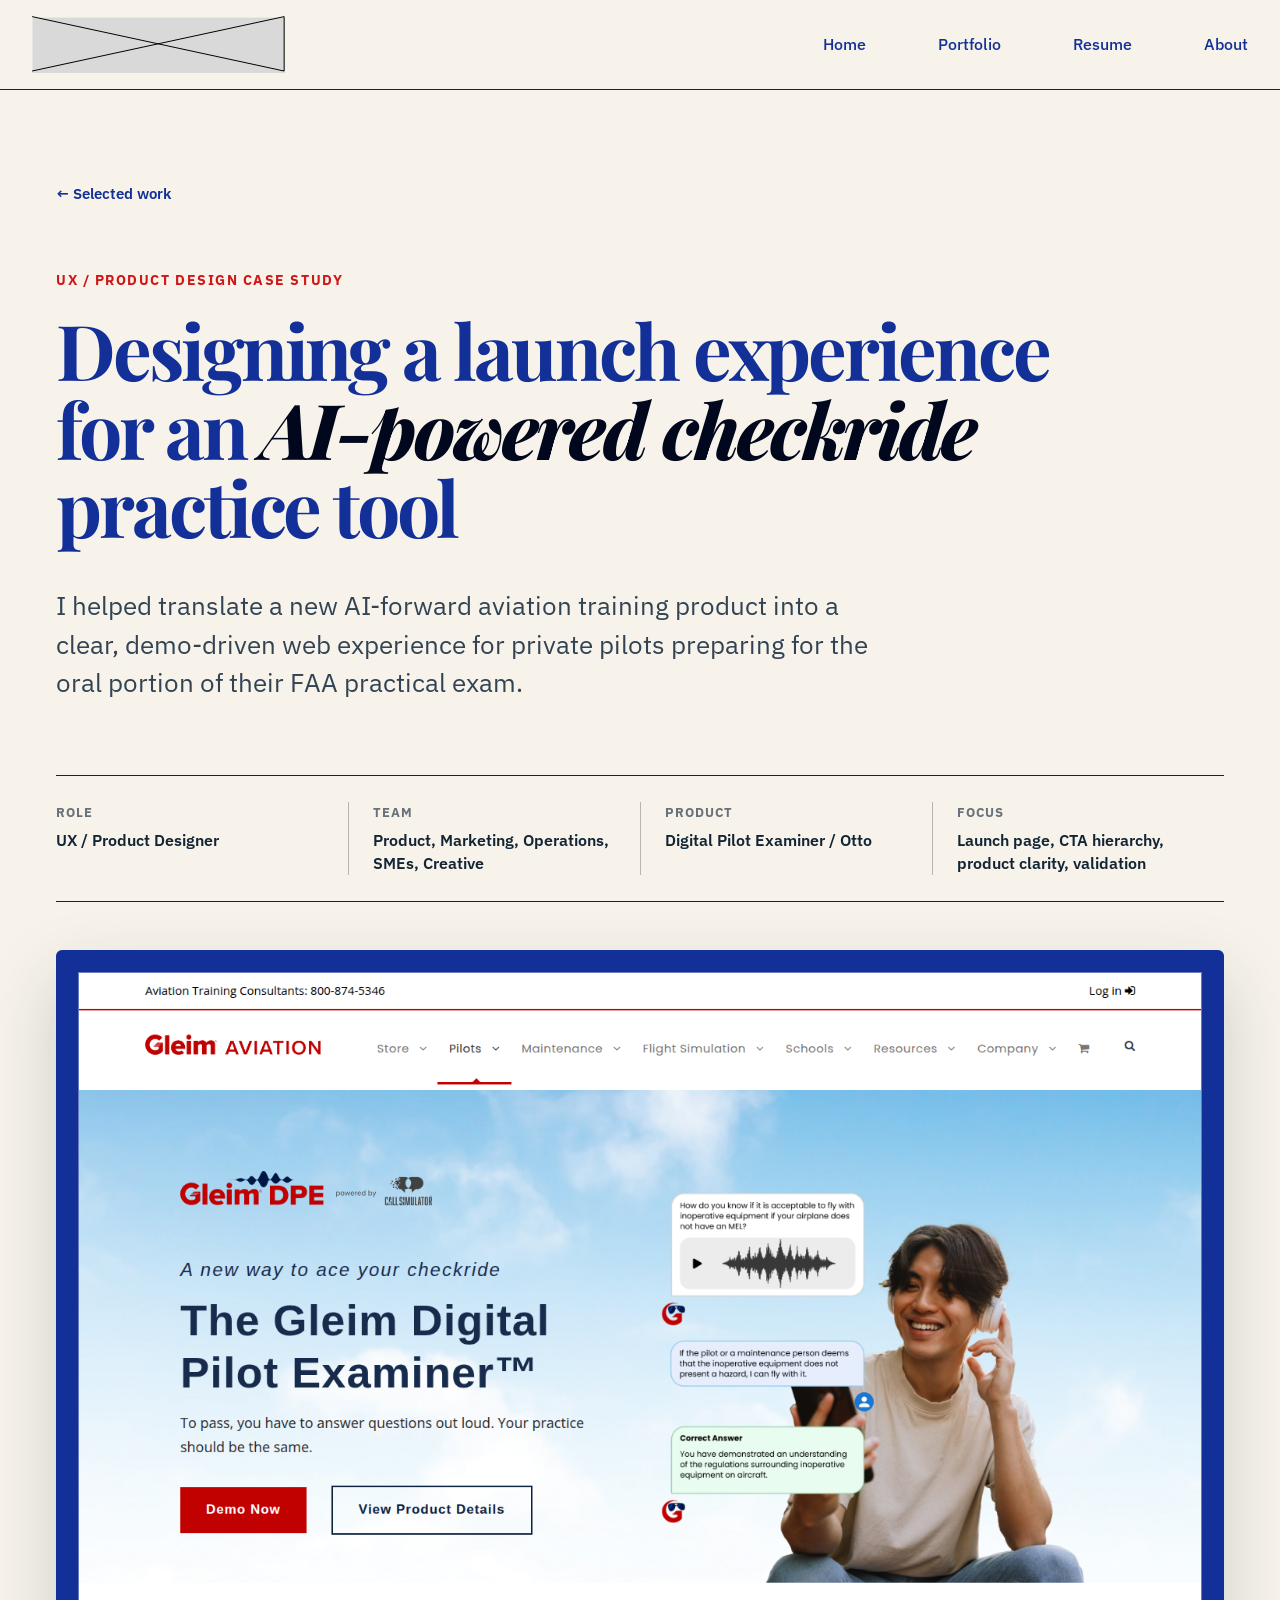
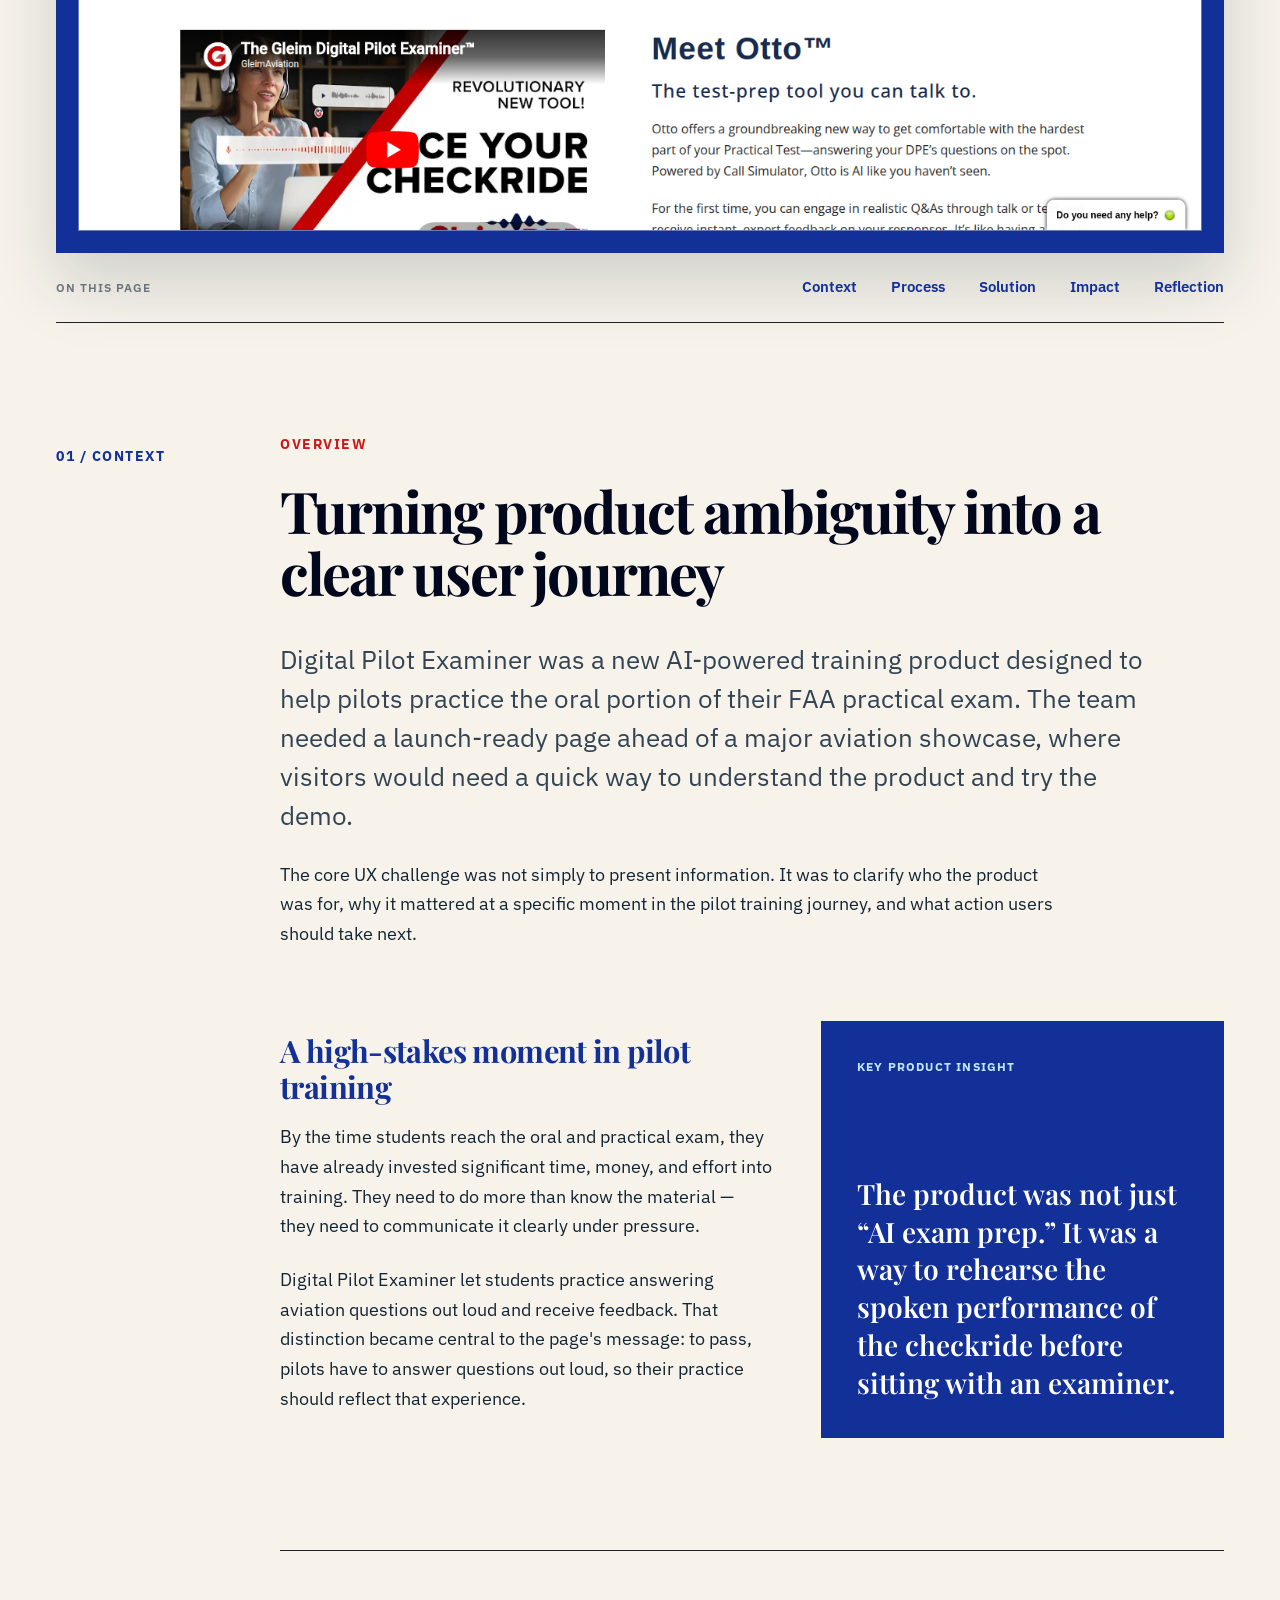
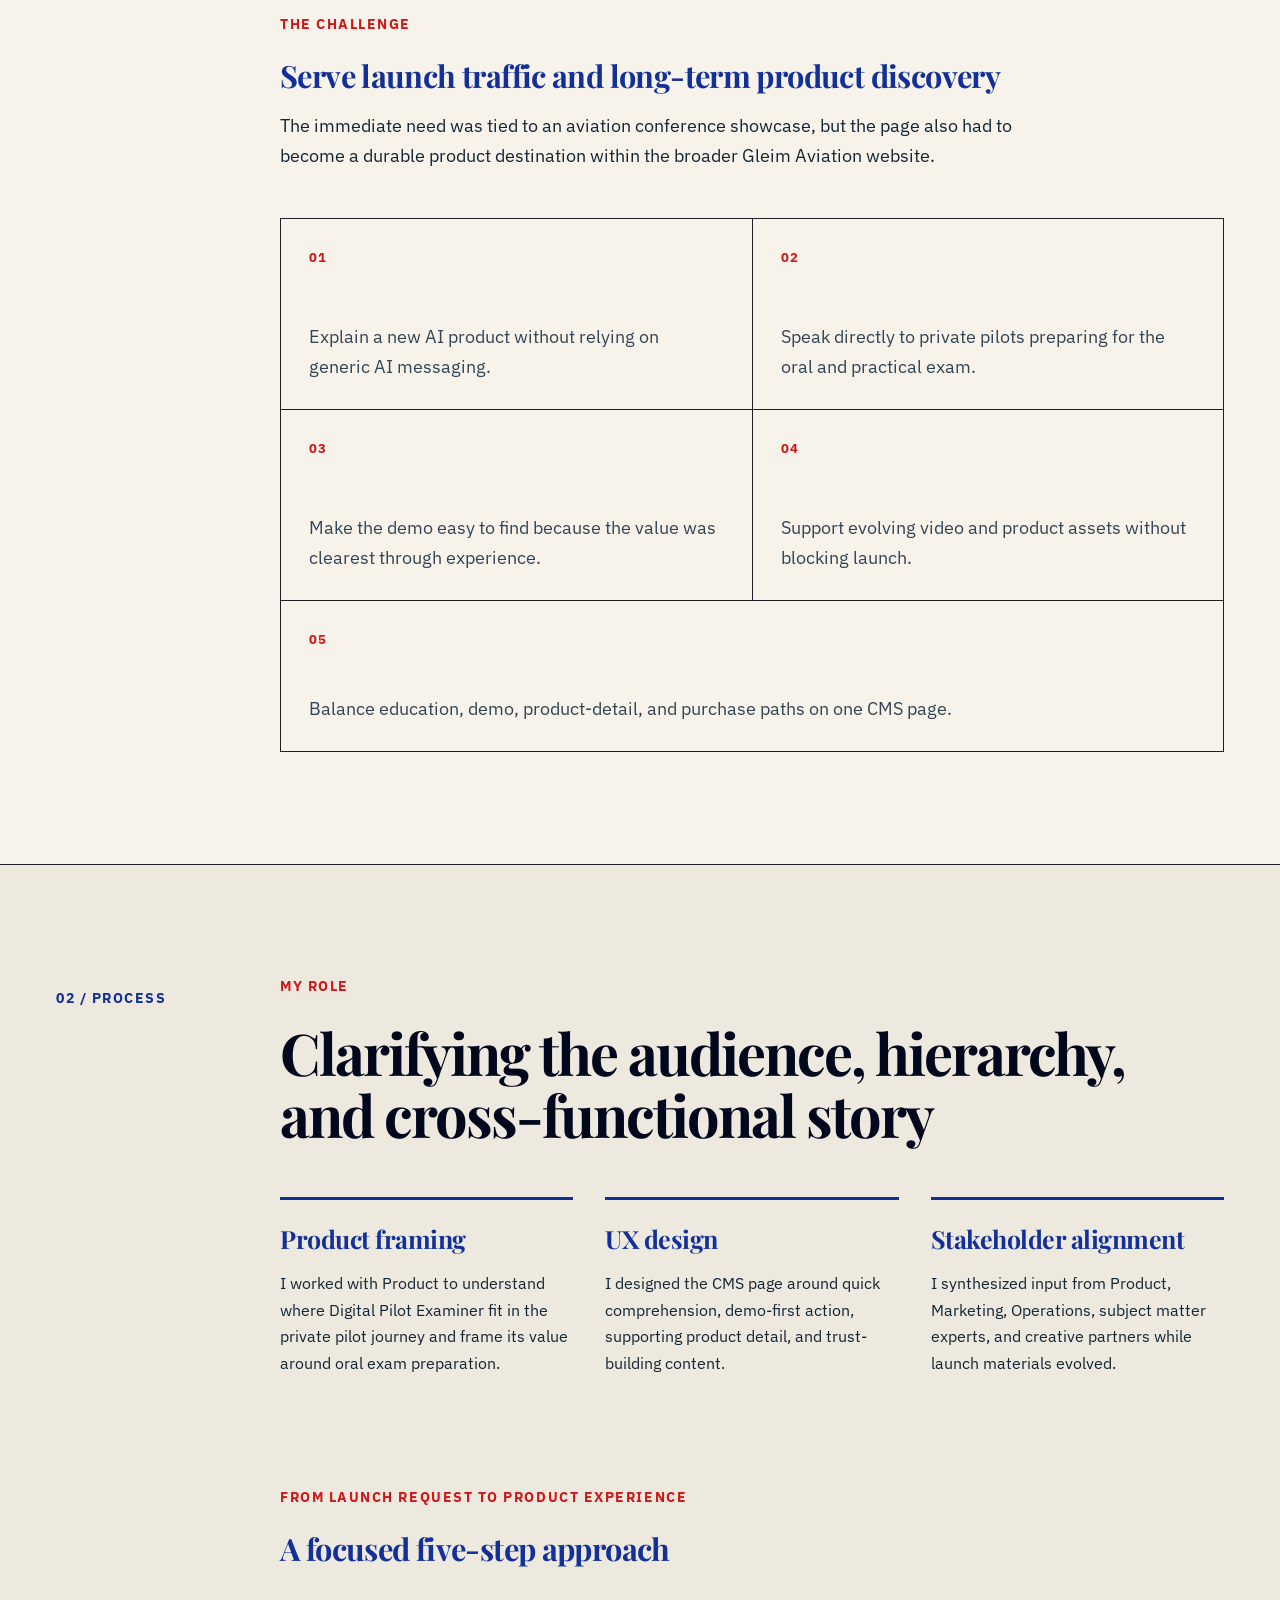
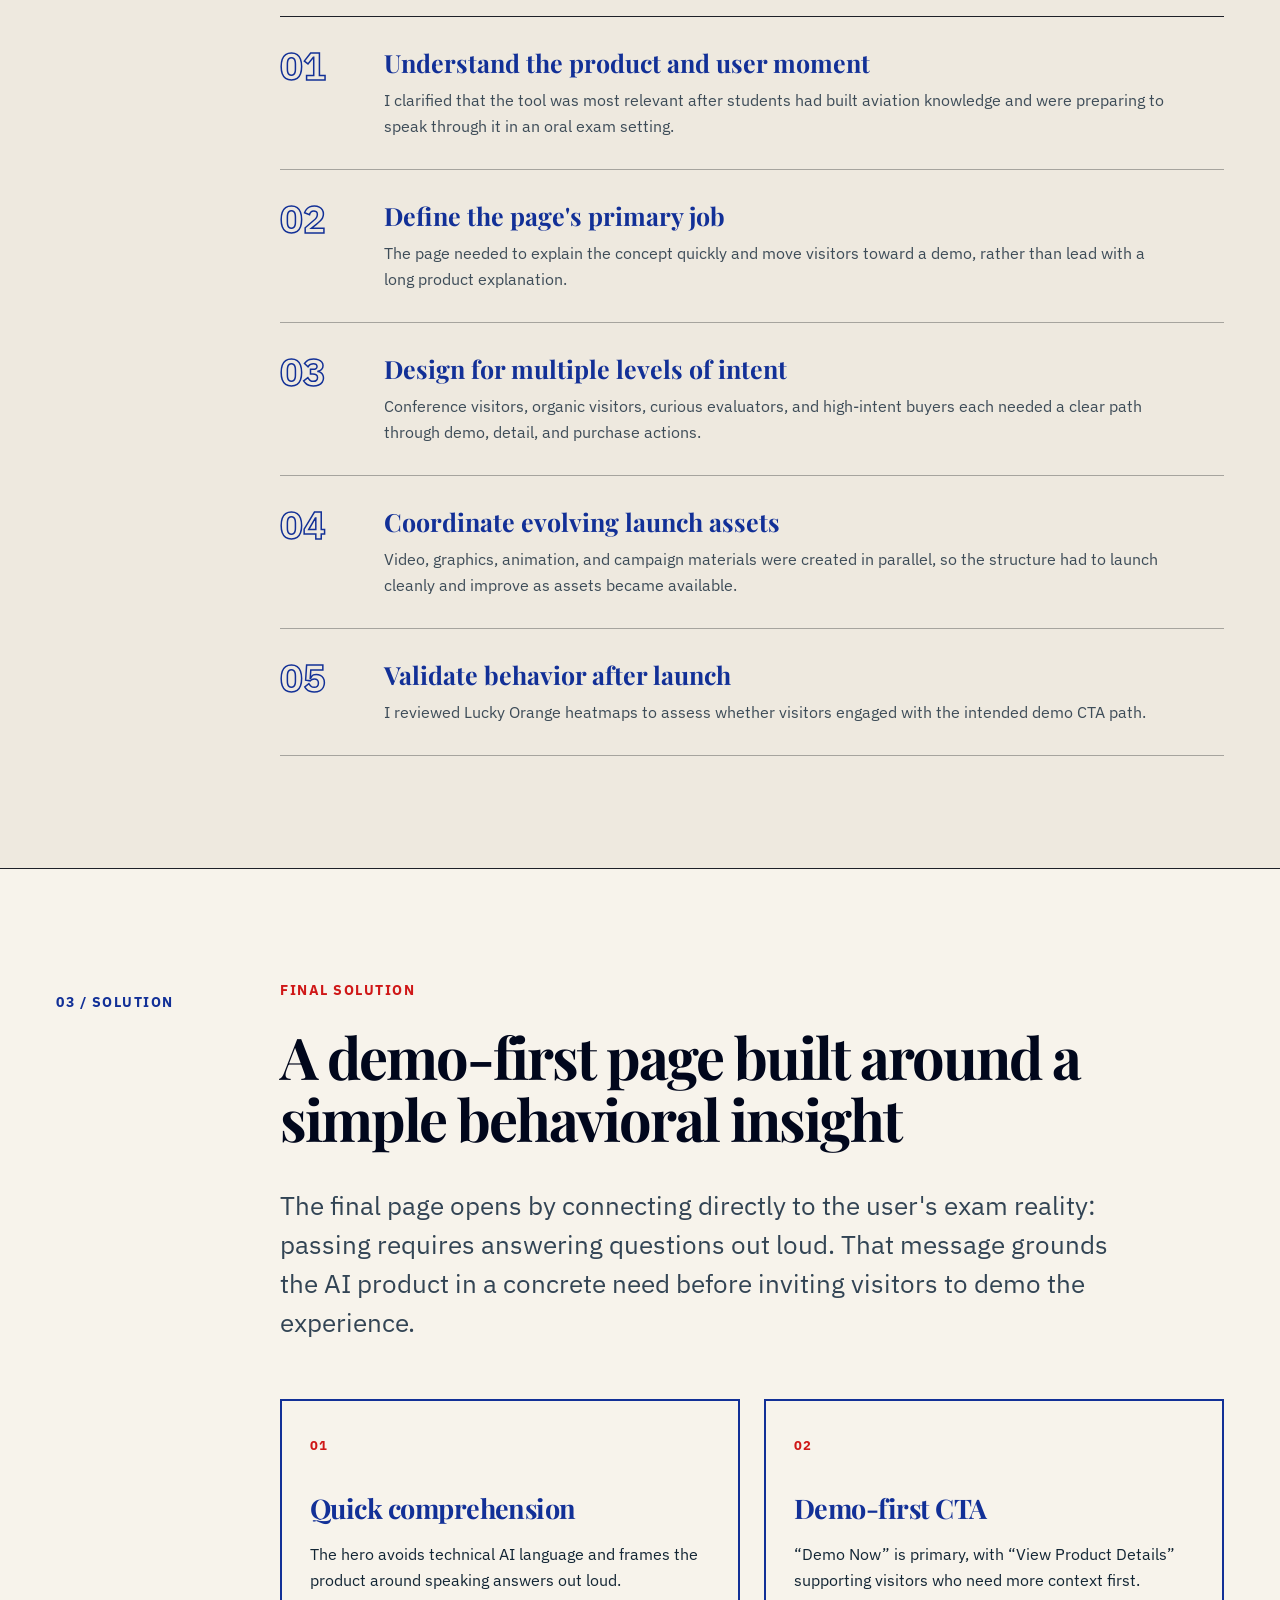
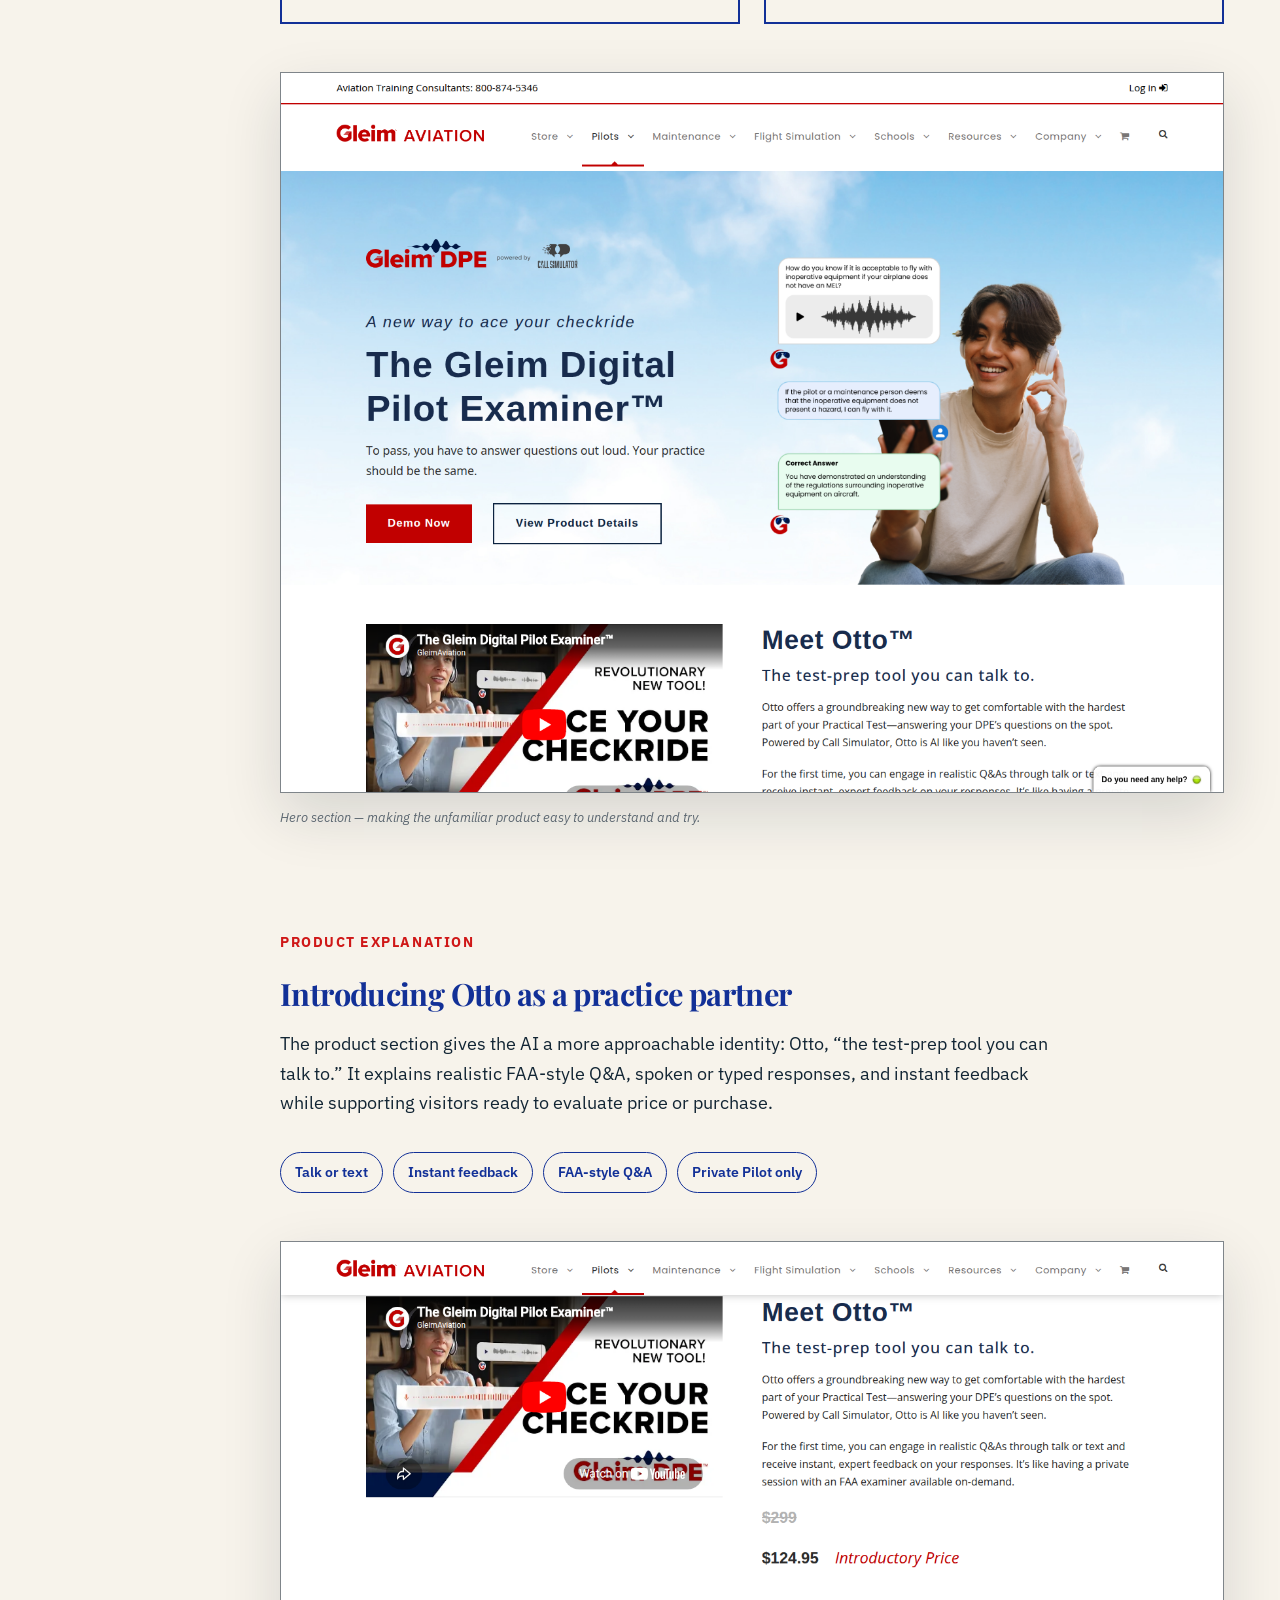
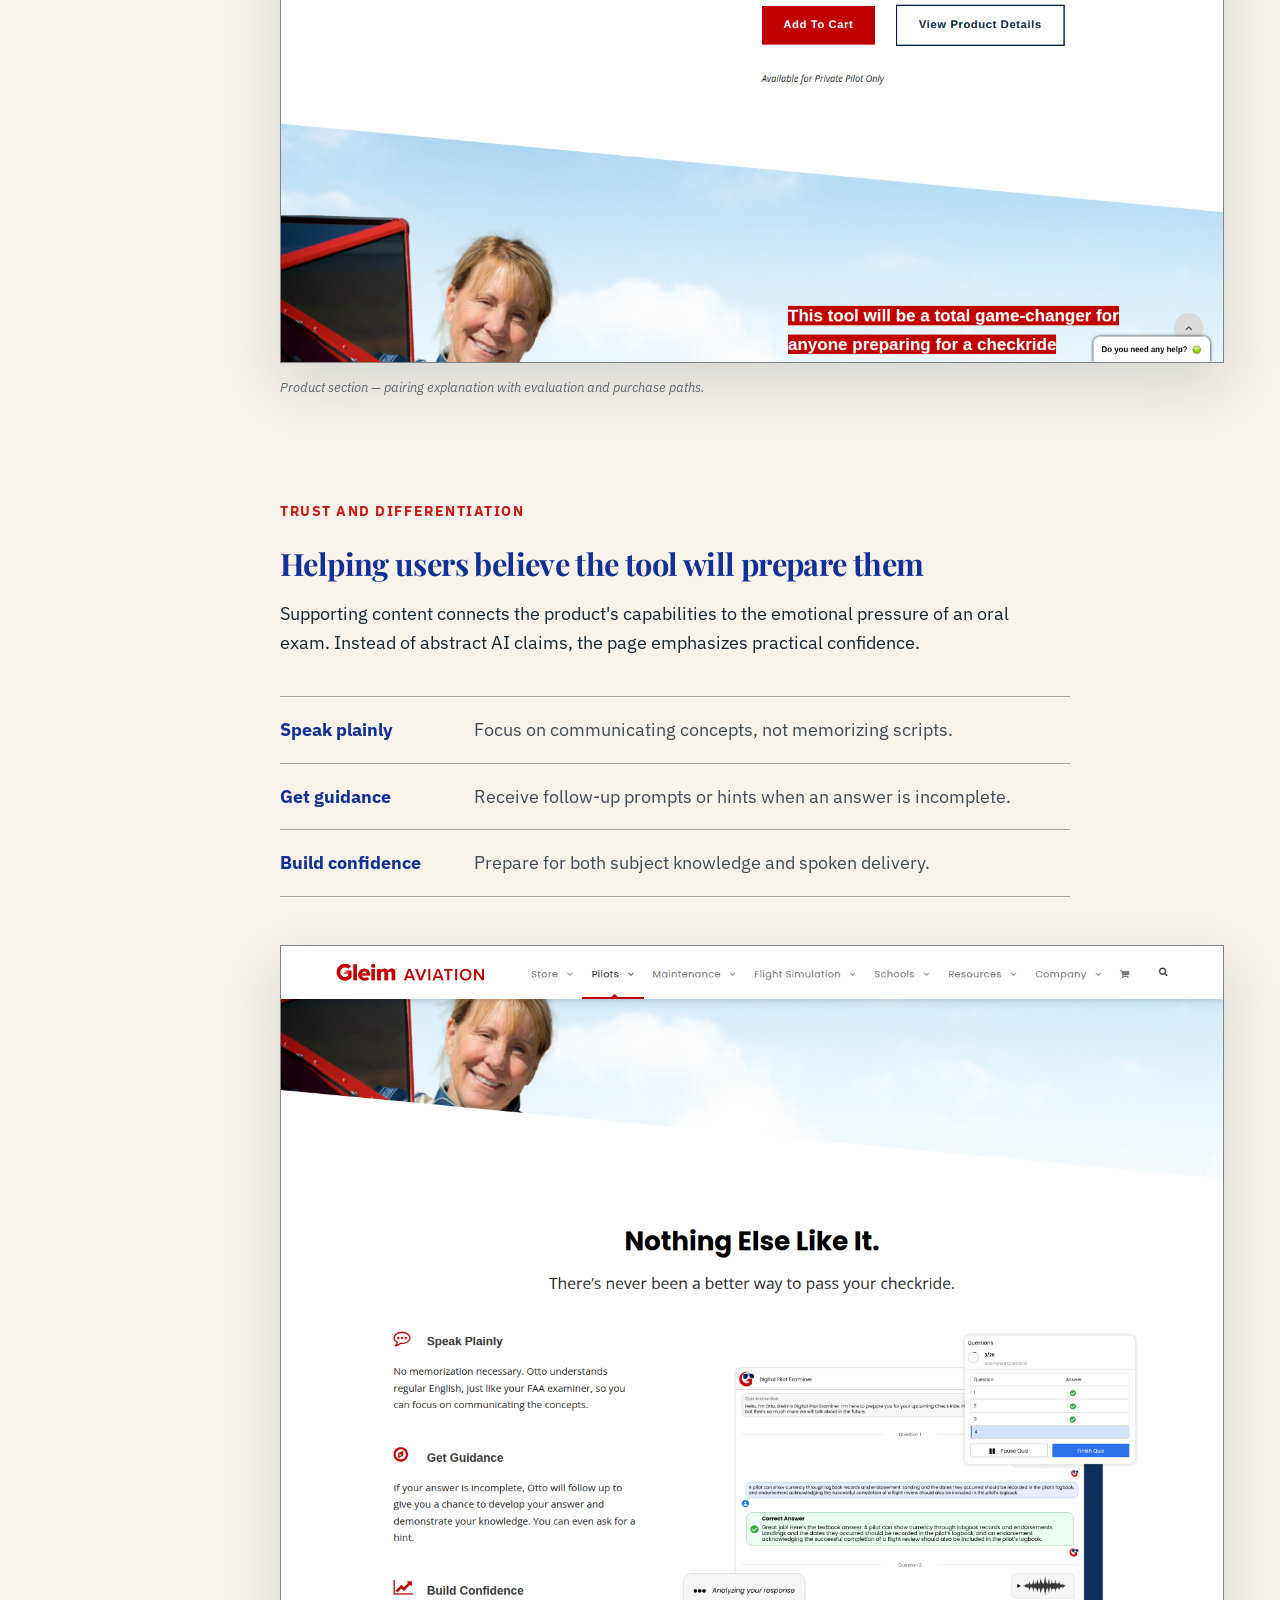
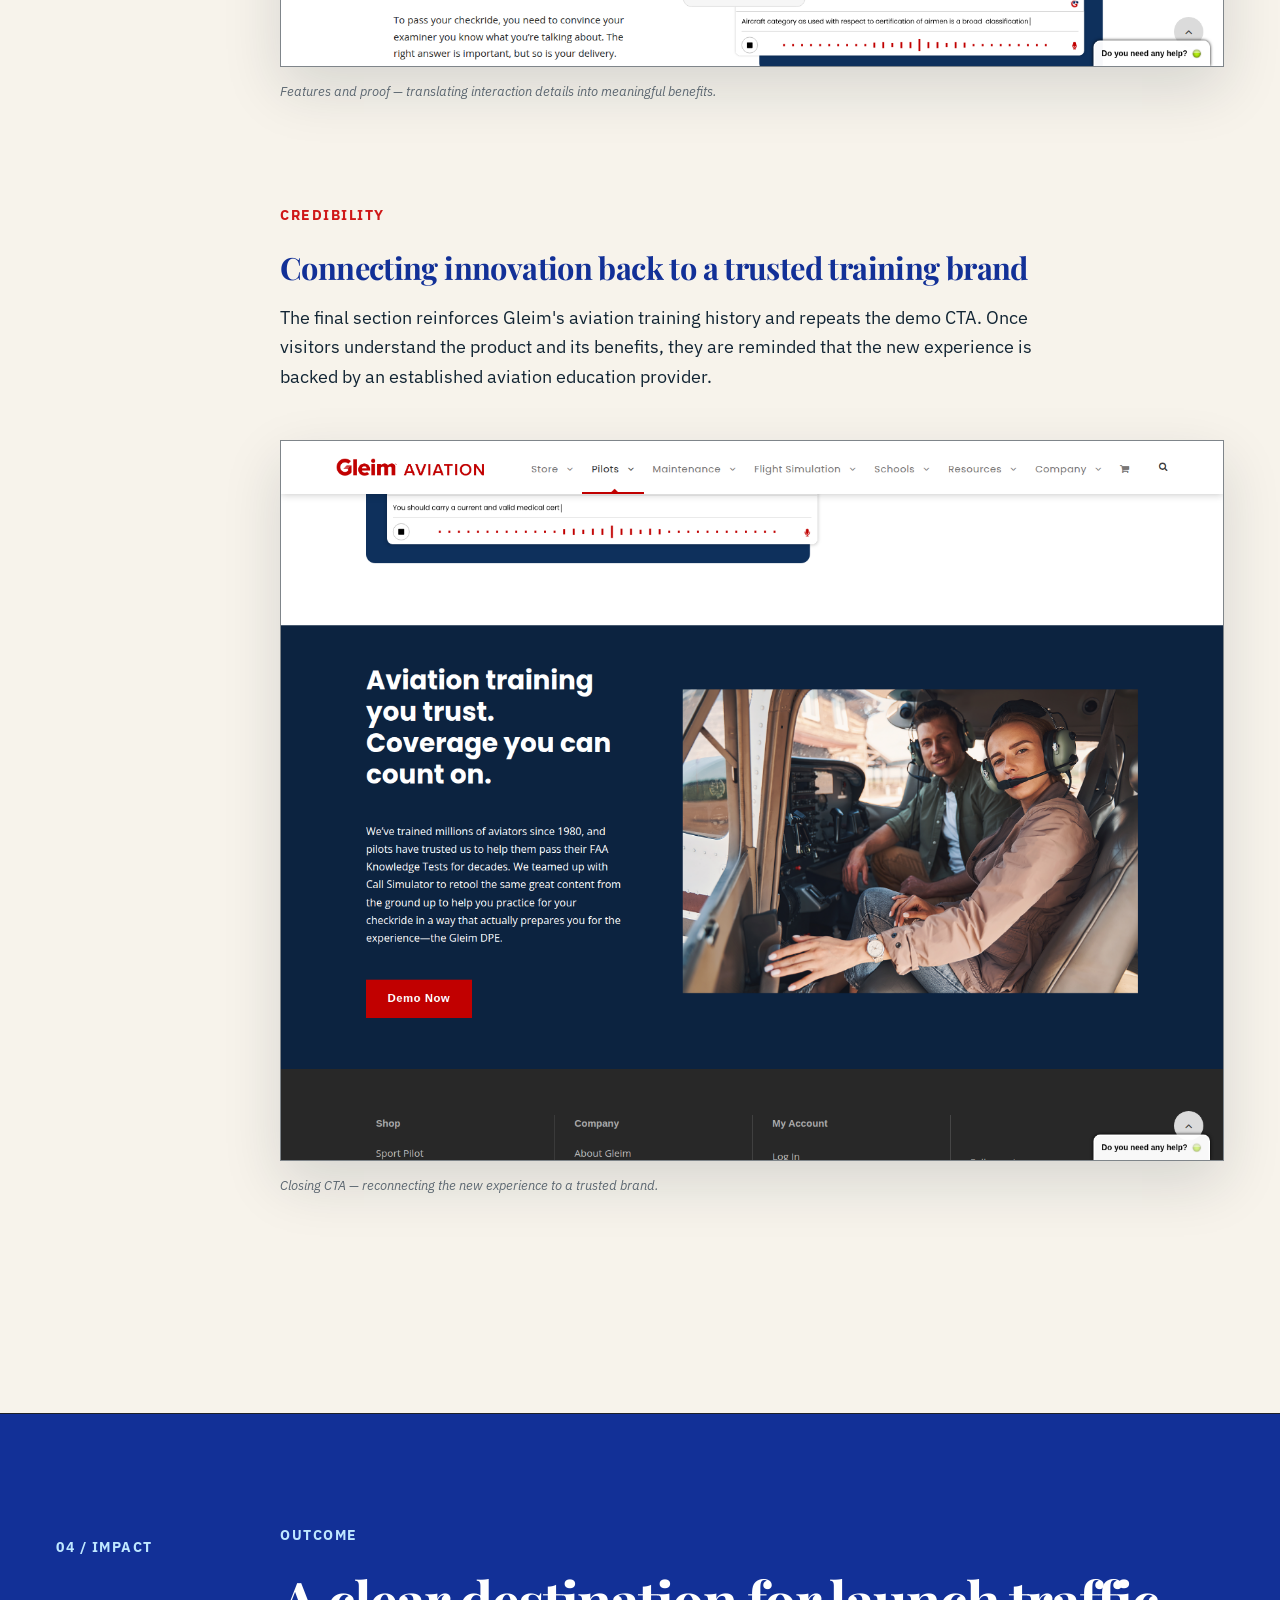
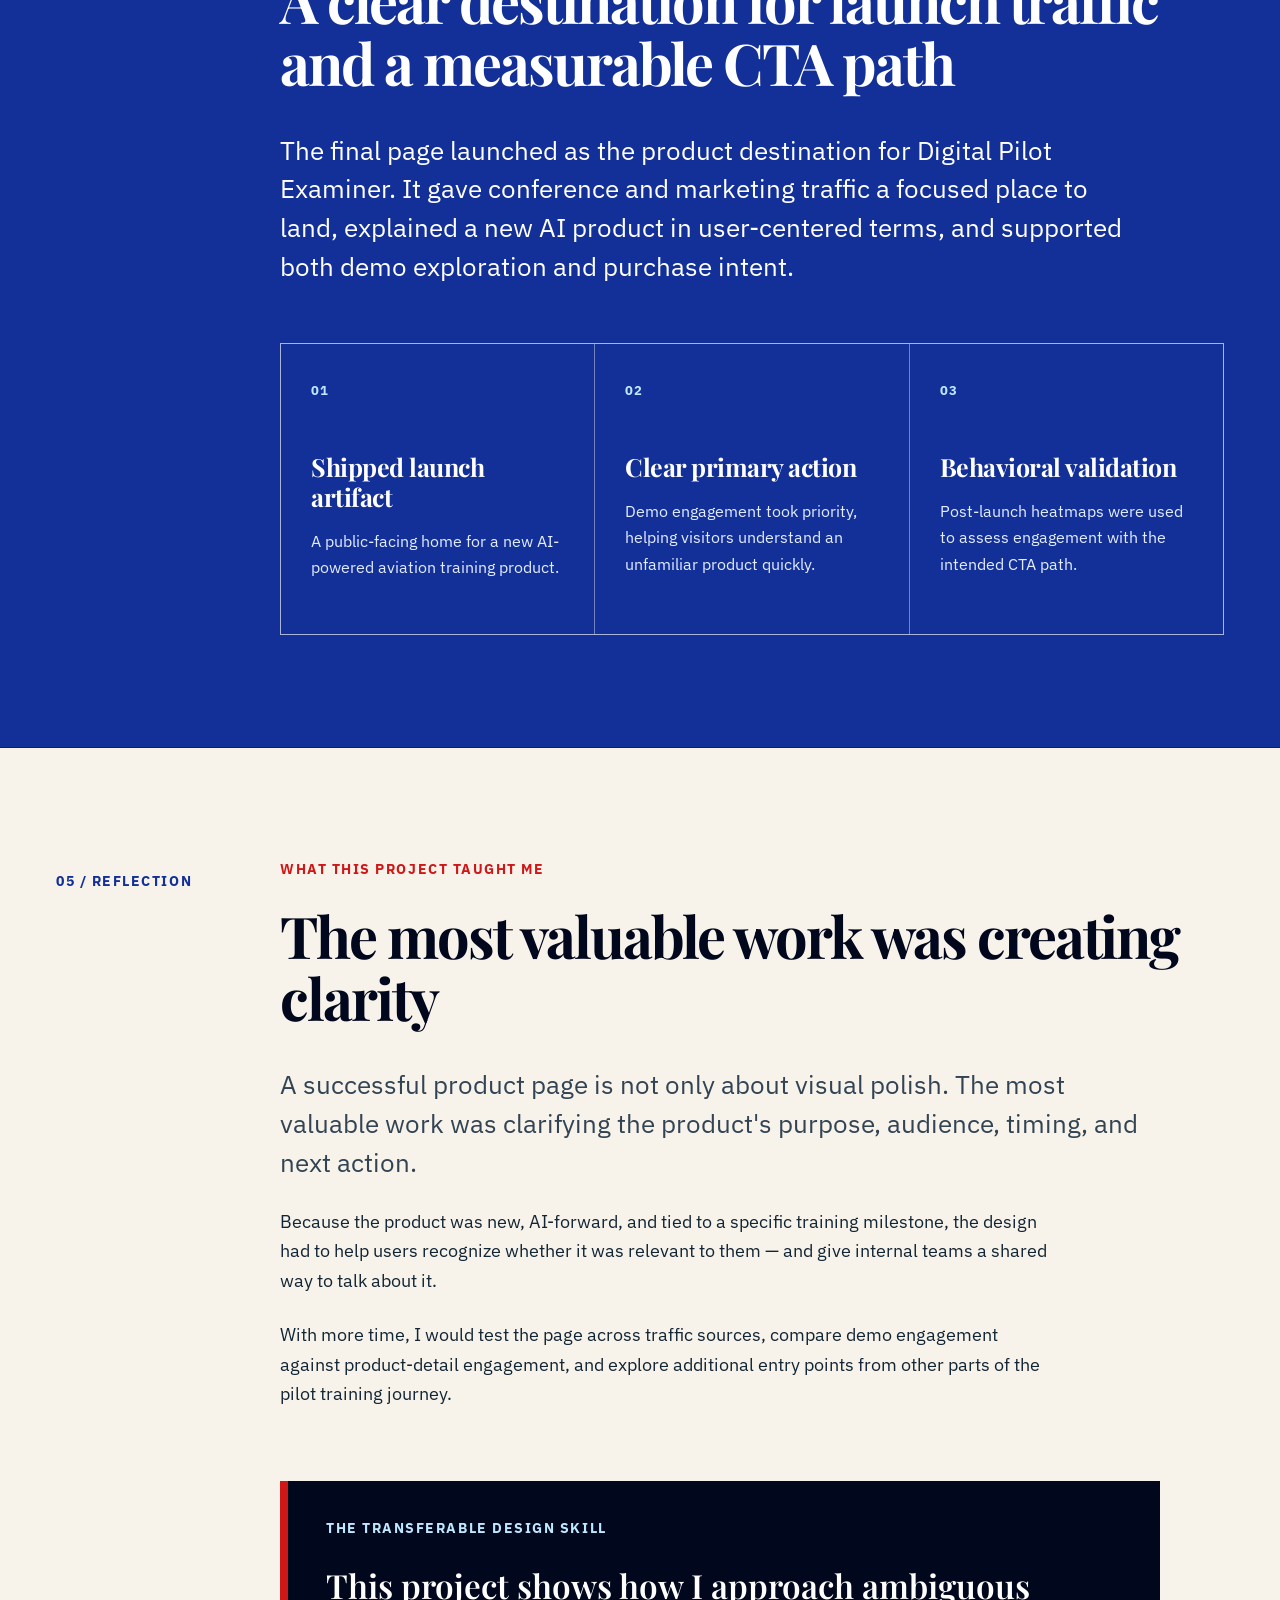
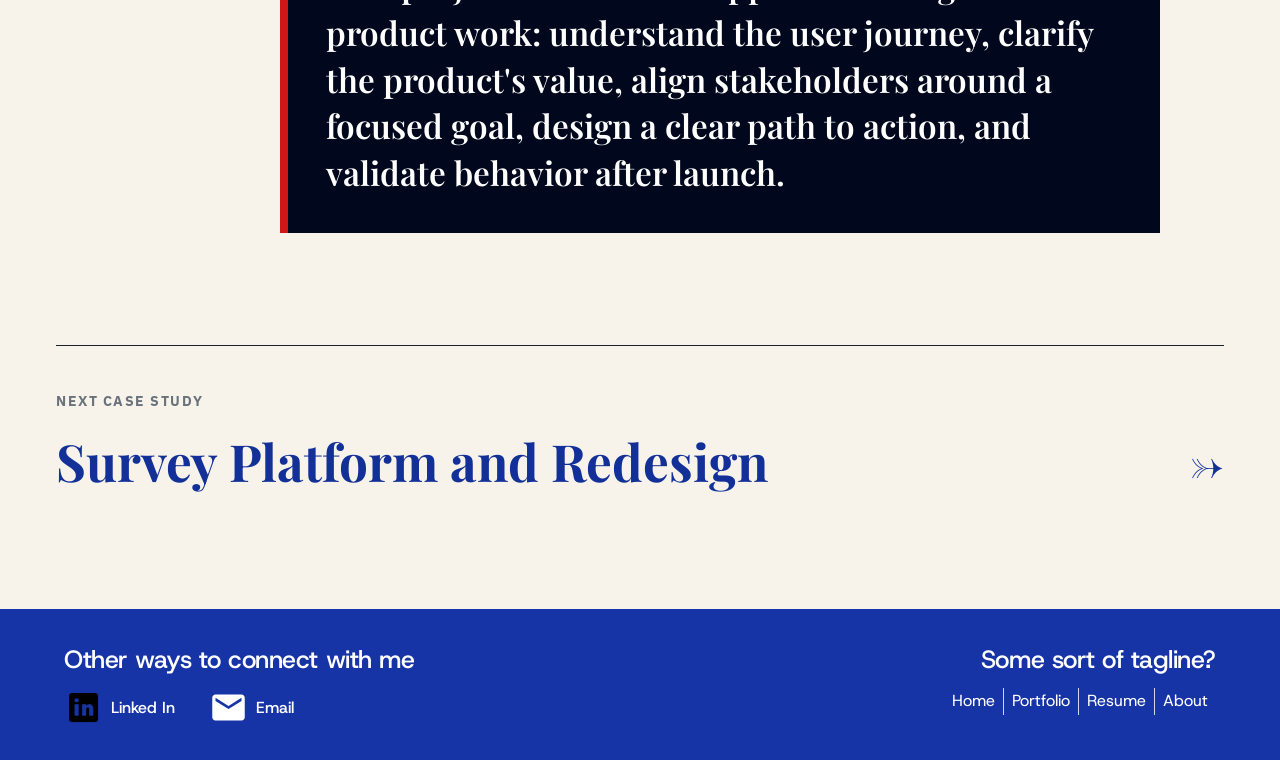
==== digital-pilot-examiner.html @ 130e4778 "Add Digital Pilot Examiner case study" ====
<!DOCTYPE html>
<html lang="en">

<head>
    <meta charset="UTF-8" />
    <meta name="viewport" content="width=device-width, initial-scale=1.0" />
    <meta name="description"
        content="How Veronica Rodriguez designed a clear, demo-first launch experience for an AI-powered aviation training product." />
    <title>Digital Pilot Examiner Case Study — Veronica Rodriguez</title>

    <link rel="preconnect" href="https://fonts.googleapis.com">
    <link rel="preconnect" href="https://fonts.gstatic.com" crossorigin>
    <link
        href="https://fonts.googleapis.com/css2?family=Host+Grotesk:wght@400;500&family=IBM+Plex+Sans:ital,wght@0,400;0,500;0,600;0,700;1,400&family=Playfair+Display:ital,wght@0,600;0,700;0,800;1,800&display=swap"
        rel="stylesheet">
    <link rel="stylesheet" href="styles.css" />
</head>

<body class="case-study-page">
    <a class="skip-link" href="#case-study">Skip to case study</a>
    <div id="header"></div>

    <main id="case-study">
        <header class="case-hero">
            <div class="case-hero__copy">
                <a class="back-link" href="index.html#work">← Selected work</a>
                <p class="case-eyebrow">UX / Product Design Case Study</p>
                <h1>Designing a launch experience for an <em>AI-powered checkride</em> practice tool</h1>
                <p class="case-deck">
                    I helped translate a new AI-forward aviation training product into a clear, demo-driven web
                    experience for private pilots preparing for the oral portion of their FAA practical exam.
                </p>
            </div>

            <dl class="case-facts" aria-label="Project details">
                <div>
                    <dt>Role</dt>
                    <dd>UX / Product Designer</dd>
                </div>
                <div>
                    <dt>Team</dt>
                    <dd>Product, Marketing, Operations, SMEs, Creative</dd>
                </div>
                <div>
                    <dt>Product</dt>
                    <dd>Digital Pilot Examiner / Otto</dd>
                </div>
                <div>
                    <dt>Focus</dt>
                    <dd>Launch page, CTA hierarchy, product clarity, validation</dd>
                </div>
            </dl>

            <figure class="case-hero__visual">
                <img src="assets/digital-pilot-examiner.png"
                    alt="The completed Digital Pilot Examiner launch page with its demo-first hero and an introduction to Otto" />
            </figure>
        </header>

        <nav class="case-jumpnav" aria-label="Case study sections">
            <span>On this page</span>
            <a href="#context">Context</a>
            <a href="#process">Process</a>
            <a href="#solution">Solution</a>
            <a href="#impact">Impact</a>
            <a href="#reflection">Reflection</a>
        </nav>

        <article>
            <section class="case-section" id="context">
                <div class="case-section__label">
                    <p>01 / Context</p>
                </div>
                <div class="case-section__body">
                    <p class="section-kicker">Overview</p>
                    <h2>Turning product ambiguity into a clear user journey</h2>
                    <p class="case-lead">
                        Digital Pilot Examiner was a new AI-powered training product designed to help pilots practice
                        the oral portion of their FAA practical exam. The team needed a launch-ready page ahead of a
                        major aviation showcase, where visitors would need a quick way to understand the product and
                        try the demo.
                    </p>
                    <p>
                        The core UX challenge was not simply to present information. It was to clarify who the product
                        was for, why it mattered at a specific moment in the pilot training journey, and what action
                        users should take next.
                    </p>

                    <div class="context-split">
                        <div>
                            <h3>A high-stakes moment in pilot training</h3>
                            <p>
                                By the time students reach the oral and practical exam, they have already invested
                                significant time, money, and effort into training. They need to do more than know the
                                material — they need to communicate it clearly under pressure.
                            </p>
                            <p>
                                Digital Pilot Examiner let students practice answering aviation questions out loud and
                                receive feedback. That distinction became central to the page's message: to pass,
                                pilots have to answer questions out loud, so their practice should reflect that
                                experience.
                            </p>
                        </div>
                        <aside class="insight-card">
                            <p class="insight-card__label">Key product insight</p>
                            <p>The product was not just “AI exam prep.” It was a way to rehearse the spoken performance
                                of the checkride before sitting with an examiner.</p>
                        </aside>
                    </div>

                    <div class="challenge-block">
                        <p class="section-kicker">The challenge</p>
                        <h3>Serve launch traffic and long-term product discovery</h3>
                        <p>
                            The immediate need was tied to an aviation conference showcase, but the page also had to
                            become a durable product destination within the broader Gleim Aviation website.
                        </p>
                        <ul class="constraint-grid">
                            <li><span>01</span>Explain a new AI product without relying on generic AI messaging.</li>
                            <li><span>02</span>Speak directly to private pilots preparing for the oral and practical
                                exam.</li>
                            <li><span>03</span>Make the demo easy to find because the value was clearest through
                                experience.</li>
                            <li><span>04</span>Support evolving video and product assets without blocking launch.</li>
                            <li><span>05</span>Balance education, demo, product-detail, and purchase paths on one CMS
                                page.</li>
                        </ul>
                    </div>
                </div>
            </section>

            <section class="case-section case-section--tinted" id="process">
                <div class="case-section__label">
                    <p>02 / Process</p>
                </div>
                <div class="case-section__body">
                    <p class="section-kicker">My role</p>
                    <h2>Clarifying the audience, hierarchy, and cross-functional story</h2>

                    <div class="role-grid">
                        <div>
                            <h3>Product framing</h3>
                            <p>I worked with Product to understand where Digital Pilot Examiner fit in the private
                                pilot journey and frame its value around oral exam preparation.</p>
                        </div>
                        <div>
                            <h3>UX design</h3>
                            <p>I designed the CMS page around quick comprehension, demo-first action, supporting
                                product detail, and trust-building content.</p>
                        </div>
                        <div>
                            <h3>Stakeholder alignment</h3>
                            <p>I synthesized input from Product, Marketing, Operations, subject matter experts, and
                                creative partners while launch materials evolved.</p>
                        </div>
                    </div>

                    <div class="process-heading">
                        <p class="section-kicker">From launch request to product experience</p>
                        <h3>A focused five-step approach</h3>
                    </div>

                    <ol class="process-list">
                        <li>
                            <div class="process-list__number">01</div>
                            <div>
                                <h4>Understand the product and user moment</h4>
                                <p>I clarified that the tool was most relevant after students had built aviation
                                    knowledge and were preparing to speak through it in an oral exam setting.</p>
                            </div>
                        </li>
                        <li>
                            <div class="process-list__number">02</div>
                            <div>
                                <h4>Define the page's primary job</h4>
                                <p>The page needed to explain the concept quickly and move visitors toward a demo,
                                    rather than lead with a long product explanation.</p>
                            </div>
                        </li>
                        <li>
                            <div class="process-list__number">03</div>
                            <div>
                                <h4>Design for multiple levels of intent</h4>
                                <p>Conference visitors, organic visitors, curious evaluators, and high-intent buyers
                                    each needed a clear path through demo, detail, and purchase actions.</p>
                            </div>
                        </li>
                        <li>
                            <div class="process-list__number">04</div>
                            <div>
                                <h4>Coordinate evolving launch assets</h4>
                                <p>Video, graphics, animation, and campaign materials were created in parallel, so the
                                    structure had to launch cleanly and improve as assets became available.</p>
                            </div>
                        </li>
                        <li>
                            <div class="process-list__number">05</div>
                            <div>
                                <h4>Validate behavior after launch</h4>
                                <p>I reviewed Lucky Orange heatmaps to assess whether visitors engaged with the
                                    intended demo CTA path.</p>
                            </div>
                        </li>
                    </ol>
                </div>
            </section>

            <section class="case-section" id="solution">
                <div class="case-section__label">
                    <p>03 / Solution</p>
                </div>
                <div class="case-section__body">
                    <p class="section-kicker">Final solution</p>
                    <h2>A demo-first page built around a simple behavioral insight</h2>
                    <p class="case-lead">
                        The final page opens by connecting directly to the user's exam reality: passing requires
                        answering questions out loud. That message grounds the AI product in a concrete need before
                        inviting visitors to demo the experience.
                    </p>

                    <div class="solution-principles">
                        <div>
                            <span>01</span>
                            <h3>Quick comprehension</h3>
                            <p>The hero avoids technical AI language and frames the product around speaking answers out
                                loud.</p>
                        </div>
                        <div>
                            <span>02</span>
                            <h3>Demo-first CTA</h3>
                            <p>“Demo Now” is primary, with “View Product Details” supporting visitors who need more
                                context first.</p>
                        </div>
                    </div>

                    <figure class="browser-shot">
                        <img src="assets/digital-pilot-examiner.png"
                            alt="Digital Pilot Examiner hero centered on spoken checkride practice, with Demo Now and View Product Details actions" />
                        <figcaption>Hero section — making the unfamiliar product easy to understand and try.</figcaption>
                    </figure>

                    <div class="solution-copy">
                        <p class="section-kicker">Product explanation</p>
                        <h3>Introducing Otto as a practice partner</h3>
                        <p>
                            The product section gives the AI a more approachable identity: Otto, “the test-prep tool
                            you can talk to.” It explains realistic FAA-style Q&amp;A, spoken or typed responses, and
                            instant feedback while supporting visitors ready to evaluate price or purchase.
                        </p>
                        <ul class="tag-list" aria-label="Product capabilities">
                            <li>Talk or text</li>
                            <li>Instant feedback</li>
                            <li>FAA-style Q&amp;A</li>
                            <li>Private Pilot only</li>
                        </ul>
                    </div>

                    <figure class="browser-shot">
                        <img src="assets/dpe-meet-otto.png"
                            alt="Meet Otto section combining a demo video, concise product explanation, pricing, and conversion actions"
                            loading="lazy" />
                        <figcaption>Product section — pairing explanation with evaluation and purchase paths.</figcaption>
                    </figure>

                    <div class="solution-copy">
                        <p class="section-kicker">Trust and differentiation</p>
                        <h3>Helping users believe the tool will prepare them</h3>
                        <p>
                            Supporting content connects the product's capabilities to the emotional pressure of an
                            oral exam. Instead of abstract AI claims, the page emphasizes practical confidence.
                        </p>
                        <ul class="benefit-list">
                            <li><strong>Speak plainly</strong><span>Focus on communicating concepts, not memorizing
                                    scripts.</span></li>
                            <li><strong>Get guidance</strong><span>Receive follow-up prompts or hints when an answer is
                                    incomplete.</span></li>
                            <li><strong>Build confidence</strong><span>Prepare for both subject knowledge and spoken
                                    delivery.</span></li>
                        </ul>
                    </div>

                    <figure class="browser-shot">
                        <img src="assets/dpe-features-proof.png"
                            alt="Benefits section pairing confidence-building messages with examples of typed and spoken product interactions"
                            loading="lazy" />
                        <figcaption>Features and proof — translating interaction details into meaningful benefits.</figcaption>
                    </figure>

                    <div class="solution-copy">
                        <p class="section-kicker">Credibility</p>
                        <h3>Connecting innovation back to a trusted training brand</h3>
                        <p>
                            The final section reinforces Gleim's aviation training history and repeats the demo CTA.
                            Once visitors understand the product and its benefits, they are reminded that the new
                            experience is backed by an established aviation education provider.
                        </p>
                    </div>

                    <figure class="browser-shot">
                        <img src="assets/dpe-credibility-cta.png"
                            alt="Dark blue credibility section connecting the product to Gleim's aviation training history and repeating the Demo Now action"
                            loading="lazy" />
                        <figcaption>Closing CTA — reconnecting the new experience to a trusted brand.</figcaption>
                    </figure>
                </div>
            </section>

            <section class="case-section outcome-section" id="impact">
                <div class="case-section__label">
                    <p>04 / Impact</p>
                </div>
                <div class="case-section__body">
                    <p class="section-kicker">Outcome</p>
                    <h2>A clear destination for launch traffic and a measurable CTA path</h2>
                    <p class="case-lead">
                        The final page launched as the product destination for Digital Pilot Examiner. It gave
                        conference and marketing traffic a focused place to land, explained a new AI product in
                        user-centered terms, and supported both demo exploration and purchase intent.
                    </p>

                    <div class="outcome-grid">
                        <div>
                            <span>01</span>
                            <h3>Shipped launch artifact</h3>
                            <p>A public-facing home for a new AI-powered aviation training product.</p>
                        </div>
                        <div>
                            <span>02</span>
                            <h3>Clear primary action</h3>
                            <p>Demo engagement took priority, helping visitors understand an unfamiliar product
                                quickly.</p>
                        </div>
                        <div>
                            <span>03</span>
                            <h3>Behavioral validation</h3>
                            <p>Post-launch heatmaps were used to assess engagement with the intended CTA path.</p>
                        </div>
                    </div>
                </div>
            </section>

            <section class="case-section reflection-section" id="reflection">
                <div class="case-section__label">
                    <p>05 / Reflection</p>
                </div>
                <div class="case-section__body">
                    <p class="section-kicker">What this project taught me</p>
                    <h2>The most valuable work was creating clarity</h2>
                    <p class="case-lead">
                        A successful product page is not only about visual polish. The most valuable work was clarifying
                        the product's purpose, audience, timing, and next action.
                    </p>
                    <p>
                        Because the product was new, AI-forward, and tied to a specific training milestone, the design
                        had to help users recognize whether it was relevant to them — and give internal teams a shared
                        way to talk about it.
                    </p>
                    <p>
                        With more time, I would test the page across traffic sources, compare demo engagement against
                        product-detail engagement, and explore additional entry points from other parts of the pilot
                        training journey.
                    </p>

                    <blockquote class="transferable-skill">
                        <p class="section-kicker">The transferable design skill</p>
                        <p>This project shows how I approach ambiguous product work: understand the user journey,
                            clarify the product's value, align stakeholders around a focused goal, design a clear path
                            to action, and validate behavior after launch.</p>
                    </blockquote>
                </div>
            </section>
        </article>

        <aside class="next-project" aria-labelledby="next-project-title">
            <p>Next case study</p>
            <a href="surveys.html" id="next-project-title">
                <span>Survey Platform and Redesign</span>
                <span aria-hidden="true">→</span>
            </a>
        </aside>
    </main>

    <div id="footer"></div>

    <script>
        document.addEventListener("DOMContentLoaded", async function () {
            const [header, footer] = await Promise.all([
                fetch("partials/header.html"),
                fetch("partials/footer.html")
            ]);

            document.getElementById("header").innerHTML = await header.text();
            document.getElementById("footer").innerHTML = await footer.text();
        });
    </script>
</body>

</html>
---- styles.css ----
:root {
    --canvas: #f7f3eb;
    --card: #f8f4eb;
    --blue: #123097;
    --button: #13316c;
    --footer: #1634a6;
    --ink: #122534;
    --black: #01071c;
    --rule: #1d2028;
}

* {
    box-sizing: border-box;
}

html {
    scroll-behavior: smooth;
}

body {
    margin: 0;
}

.home-page {
    min-width: 0;
    overflow-x: hidden;
    background: var(--canvas);
    color: var(--ink);
    font-family: "IBM Plex Sans", sans-serif;
}

a {
    color: inherit;
}

.site-header {
    min-height: 89px;
    padding: 16px 32px;
    border-bottom: 1px solid var(--rule);
    display: flex;
    align-items: center;
    justify-content: space-between;
    gap: 32px;
    background: var(--canvas);
}

.site-brand {
    display: block;
    width: 253px;
    height: 57px;
    flex: 0 0 auto;
}

.site-brand img {
    display: block;
    width: 100%;
    height: 100%;
    object-fit: fill;
}

.site-nav {
    display: flex;
    align-items: center;
    gap: 72px;
    font-size: 16px;
    font-weight: 500;
    color: var(--blue);
}

.site-nav a,
.footer-nav a,
.contact-links a {
    text-decoration: none;
}

.site-nav a,
.footer-nav a {
    position: relative;
}

.site-nav a::after,
.footer-nav a::after {
    content: "";
    position: absolute;
    right: 0;
    bottom: -4px;
    left: 0;
    height: 1px;
    background: currentColor;
    transform: scaleX(0);
    transform-origin: right;
    transition: transform 180ms ease;
}

.site-nav a:hover::after,
.site-nav a:focus-visible::after,
.footer-nav a:hover::after,
.footer-nav a:focus-visible::after {
    transform: scaleX(1);
    transform-origin: left;
}

[aria-disabled="true"] {
    cursor: default;
}

.hero {
    min-height: 408px;
    margin-top: 63px;
    padding: 32px 64px;
    display: flex;
    align-items: center;
    justify-content: center;
}

.hero h1 {
    max-width: 1021px;
    margin: 0;
    color: var(--blue);
    font-family: "Playfair Display", serif;
    font-size: clamp(44px, 4vw, 57px);
    font-weight: 600;
    line-height: 1.5;
    letter-spacing: -0.019em;
    text-align: center;
}

.hero em {
    font-weight: 800;
}

.hero span {
    display: block;
    margin-top: 42px;
    color: var(--black);
    font-weight: 800;
}

.work {
    padding: 0 56px;
}

.section-heading {
    width: 100%;
    height: 65px;
    display: flex;
    align-items: center;
    gap: 16px;
}

.section-heading h2 {
    margin: 0;
    color: var(--blue);
    font-family: "Playfair Display", serif;
    font-size: 43px;
    font-weight: 800;
    line-height: 1.5;
    letter-spacing: -0.019em;
    white-space: nowrap;
}

.section-heading span {
    height: 2px;
    flex: 1;
    background: #7ca4ff;
}

.project-list {
    margin-top: 37px;
    display: grid;
    gap: 36px;
}

.project-card {
    min-height: 427px;
    padding: 30px;
    border: 3px solid var(--blue);
    border-radius: 4px;
    display: grid;
    grid-template-columns: minmax(0, 601fr) minmax(0, 599fr);
    align-items: center;
    gap: 64px;
    background: transparent;
}

.project-card:first-child {
    min-height: 445px;
    padding-block: 38px;
    background: var(--card);
}

.project-visual {
    width: 100%;
    aspect-ratio: 601 / 363;
    overflow: hidden;
    border: 1px solid var(--rule);
    border-radius: 4px;
    background: var(--canvas);
}

.project-visual>img {
    display: block;
    width: 100%;
    height: 100%;
    object-fit: cover;
}

.project-card--pilot .project-visual>img {
    object-position: top center;
}

.figma-crop {
    position: relative;
}

.figma-crop>img {
    position: absolute;
    width: 239.6%;
    max-width: none;
    height: auto;
    left: -14.64%;
    object-fit: initial;
}

.project-card--survey .figma-crop>img {
    top: -211.05%;
}

.project-card--placeholder .figma-crop>img {
    top: -469.15%;
}

.project-copy {
    min-width: 0;
    display: flex;
    flex-direction: column;
    align-items: flex-start;
    gap: 36px;
}

.project-title-row {
    width: 100%;
    display: flex;
    align-items: center;
    gap: 24px;
}

.project-number {
    flex: 0 0 auto;
    color: transparent;
    font-family: "IBM Plex Sans", sans-serif;
    font-size: clamp(60px, 5.4vw, 78px);
    font-weight: 700;
    line-height: 1;
    letter-spacing: -0.019em;
    -webkit-text-stroke: 2px var(--rule);
}

.project-copy h3 {
    margin: 0;
    color: var(--blue);
    font-family: "Playfair Display", serif;
    font-size: clamp(31px, 2.8vw, 39px);
    font-weight: 700;
    line-height: 1.5;
    letter-spacing: 0.001em;
}

.project-copy p {
    width: 100%;
    margin: 0;
    color: var(--ink);
    font-size: 18px;
    line-height: 1.5;
    letter-spacing: -0.019em;
}

.project-button {
    display: inline-flex;
    align-items: center;
    justify-content: center;
    min-height: 56px;
    padding: 16px;
    border-radius: 3px;
    background: var(--button);
    color: white;
    font-size: 16px;
    font-weight: 600;
    line-height: 1.5;
    letter-spacing: -0.019em;
    text-decoration: none;
    transition: transform 160ms ease, background 160ms ease;
}

a.project-button:hover,
a.project-button:focus-visible {
    transform: translateY(-2px);
    background: var(--blue);
}

.project-button--disabled {
    opacity: 0.72;
}

.site-footer {
    min-height: 151px;
    margin-top: 56px;
    padding: 32px 64px;
    display: grid;
    grid-template-columns: 1fr 1fr;
    align-items: start;
    gap: 32px;
    background: var(--footer);
    color: white;
    font-family: "Host Grotesk", sans-serif;
}

.site-footer h2 {
    margin: 0;
    font-size: 25px;
    font-weight: 500;
    line-height: 1.5;
    letter-spacing: -0.019em;
}

.footer-contact,
.footer-nav-group {
    display: flex;
    flex-direction: column;
    gap: 10px;
}

.contact-links {
    display: flex;
    align-items: center;
    gap: 34px;
}

.contact-links a {
    display: inline-flex;
    align-items: center;
    gap: 8px;
    font-size: 16px;
    font-weight: 500;
}

.contact-links img {
    width: 39px;
    height: 39px;
    object-fit: contain;
}

.footer-nav-group {
    align-items: flex-end;
    text-align: right;
}

.footer-nav {
    display: flex;
    align-items: center;
    font-size: 16px;
}

.footer-nav a {
    padding: 0 8px;
    border-left: 1px solid rgba(255, 255, 255, 0.8);
}

.footer-nav a:first-child {
    border-left: 0;
}

@media (max-width: 960px) {
    .site-brand {
        width: 190px;
        height: 43px;
    }

    .site-nav {
        gap: 28px;
    }

    .hero {
        min-height: 360px;
        margin-top: 32px;
        padding-inline: 40px;
    }

    .work {
        padding-inline: 32px;
    }

    .project-card,
    .project-card:first-child {
        min-height: 0;
        padding: 28px;
        grid-template-columns: 1fr;
        gap: 32px;
    }

    .project-visual {
        max-width: 650px;
    }

    .project-copy {
        gap: 24px;
    }
}

@media (max-width: 680px) {
    .site-header {
        padding: 16px 20px;
        flex-wrap: wrap;
        gap: 12px;
    }

    .site-brand {
        width: 150px;
        height: 34px;
    }

    .site-nav {
        width: 100%;
        justify-content: space-between;
        gap: 10px;
        font-size: 14px;
    }

    .hero {
        min-height: 0;
        margin: 0;
        padding: 64px 24px 80px;
    }

    .hero h1 {
        font-size: clamp(36px, 10vw, 46px);
        line-height: 1.28;
        text-align: left;
    }

    .hero span {
        margin-top: 32px;
    }

    .work {
        padding-inline: 20px;
    }

    .section-heading {
        height: auto;
    }

    .section-heading h2 {
        font-size: 36px;
    }

    .project-list {
        margin-top: 28px;
        gap: 24px;
    }

    .project-card,
    .project-card:first-child {
        padding: 18px;
        border-width: 2px;
        gap: 24px;
    }

    .project-title-row {
        align-items: flex-start;
        gap: 14px;
    }

    .project-number {
        font-size: 54px;
    }

    .project-copy h3 {
        font-size: 30px;
        line-height: 1.25;
    }

    .project-copy p {
        font-size: 16px;
    }

    .site-footer {
        margin-top: 40px;
        padding: 32px 24px;
        grid-template-columns: 1fr;
    }

    .footer-nav-group {
        align-items: flex-start;
        text-align: left;
    }

    .footer-nav {
        flex-wrap: wrap;
    }

    .footer-nav a:first-child {
        padding-left: 0;
    }
}

@media (prefers-reduced-motion: reduce) {
    html {
        scroll-behavior: auto;
    }

    *,
    *::before,
    *::after {
        transition-duration: 0.01ms !important;
        animation-duration: 0.01ms !important;
        animation-iteration-count: 1 !important;
    }
}

/* Digital Pilot Examiner case study */

.case-study-page {
    --case-red: #cf1717;
    --case-sky: #bfe8ff;
    min-width: 0;
    overflow-x: hidden;
    margin: 0;
    background: var(--canvas);
    color: var(--ink);
    font-family: "IBM Plex Sans", sans-serif;
    font-size: 18px;
    line-height: 1.65;
}

.skip-link {
    position: fixed;
    z-index: 100;
    top: 12px;
    left: 12px;
    padding: 10px 14px;
    background: var(--black);
    color: white;
    transform: translateY(-150%);
}

.skip-link:focus {
    transform: translateY(0);
}

.case-hero {
    width: min(100%, 1440px);
    margin: 0 auto;
    padding: 88px 56px 0;
}

.case-hero__copy {
    max-width: 1080px;
}

.back-link {
    display: inline-flex;
    margin-bottom: 64px;
    color: var(--blue);
    font-size: 15px;
    font-weight: 600;
    text-decoration: none;
}

.back-link:hover,
.back-link:focus-visible {
    text-decoration: underline;
    text-underline-offset: 5px;
}

.case-eyebrow,
.section-kicker,
.case-section__label p,
.next-project>p {
    margin: 0 0 20px;
    color: var(--case-red);
    font-size: 14px;
    font-weight: 700;
    letter-spacing: 0.11em;
    line-height: 1.4;
    text-transform: uppercase;
}

.case-hero h1 {
    max-width: 1120px;
    margin: 0;
    color: var(--blue);
    font-family: "Playfair Display", serif;
    font-size: clamp(52px, 6vw, 86px);
    font-weight: 700;
    letter-spacing: -0.04em;
    line-height: 1.02;
}

.case-hero h1 em {
    color: var(--black);
    font-weight: 800;
}

.case-deck {
    max-width: 820px;
    margin: 42px 0 0;
    color: #324454;
    font-size: clamp(20px, 2vw, 26px);
    line-height: 1.5;
}

.case-facts {
    margin: 72px 0 48px;
    padding: 26px 0;
    border-top: 1px solid var(--rule);
    border-bottom: 1px solid var(--rule);
    display: grid;
    grid-template-columns: repeat(4, 1fr);
}

.case-facts>div {
    min-width: 0;
    padding: 0 24px;
    border-left: 1px solid #b8b5af;
}

.case-facts>div:first-child {
    padding-left: 0;
    border-left: 0;
}

.case-facts dt {
    margin-bottom: 6px;
    color: #69727b;
    font-size: 13px;
    font-weight: 700;
    letter-spacing: 0.08em;
    text-transform: uppercase;
}

.case-facts dd {
    margin: 0;
    color: var(--ink);
    font-size: 16px;
    font-weight: 600;
    line-height: 1.45;
}

.case-hero__visual {
    margin: 0;
    padding: 22px;
    border-radius: 6px 6px 0 0;
    background: var(--blue);
    box-shadow: 0 28px 70px rgba(18, 37, 52, 0.18);
}

.case-hero__visual img {
    display: block;
    width: 100%;
    border: 1px solid rgba(255, 255, 255, 0.36);
}

.case-jumpnav {
    width: min(calc(100% - 112px), 1328px);
    margin: 0 auto;
    padding: 22px 0;
    border-bottom: 1px solid var(--rule);
    display: flex;
    align-items: center;
    gap: 34px;
    color: var(--blue);
    font-size: 15px;
    font-weight: 600;
}

.case-jumpnav span {
    margin-right: auto;
    color: #69727b;
    font-size: 12px;
    letter-spacing: 0.08em;
    text-transform: uppercase;
}

.case-jumpnav a {
    text-decoration: none;
}

.case-jumpnav a:hover,
.case-jumpnav a:focus-visible {
    text-decoration: underline;
    text-underline-offset: 5px;
}

.case-section {
    width: min(100%, 1440px);
    margin: 0 auto;
    padding: 112px 56px;
    border-bottom: 1px solid var(--rule);
    display: grid;
    grid-template-columns: 160px minmax(0, 1fr);
    gap: 64px;
    scroll-margin-top: 24px;
}

.case-section__label {
    padding-top: 12px;
}

.case-section__label p {
    position: sticky;
    top: 24px;
    margin: 0;
    color: var(--blue);
}

.case-section__body {
    width: 100%;
    max-width: 1000px;
}

.case-section h2 {
    max-width: 900px;
    margin: 0 0 38px;
    color: var(--black);
    font-family: "Playfair Display", serif;
    font-size: clamp(42px, 4.5vw, 64px);
    font-weight: 700;
    letter-spacing: -0.035em;
    line-height: 1.08;
}

.case-section h3 {
    margin: 0 0 16px;
    color: var(--blue);
    font-family: "Playfair Display", serif;
    font-size: clamp(27px, 2.4vw, 36px);
    font-weight: 700;
    letter-spacing: -0.02em;
    line-height: 1.2;
}

.case-section p {
    max-width: 780px;
    margin-top: 0;
    margin-bottom: 24px;
}

.case-section .case-lead {
    max-width: 870px;
    color: #324454;
    font-size: clamp(21px, 2vw, 26px);
    line-height: 1.52;
}

.context-split {
    margin-top: 72px;
    display: grid;
    grid-template-columns: minmax(0, 1.1fr) minmax(300px, 0.9fr);
    align-items: stretch;
    gap: 48px;
}

.context-split>div {
    padding-top: 12px;
}

.insight-card {
    padding: 36px;
    display: flex;
    flex-direction: column;
    justify-content: space-between;
    background: var(--blue);
    color: white;
}

.insight-card .insight-card__label {
    margin-bottom: 56px;
    color: var(--case-sky);
    font-size: 12px;
    font-weight: 700;
    letter-spacing: 0.1em;
    text-transform: uppercase;
}

.insight-card p:last-child {
    margin: 0;
    color: white;
    font-family: "Playfair Display", serif;
    font-size: 28px;
    font-weight: 600;
    line-height: 1.35;
}

.challenge-block {
    margin-top: 112px;
    padding-top: 64px;
    border-top: 1px solid var(--rule);
}

.constraint-grid {
    margin: 48px 0 0;
    padding: 0;
    display: grid;
    grid-template-columns: repeat(2, minmax(0, 1fr));
    gap: 1px;
    background: var(--rule);
    border: 1px solid var(--rule);
    list-style: none;
}

.constraint-grid li {
    min-height: 190px;
    padding: 28px;
    display: flex;
    flex-direction: column;
    justify-content: space-between;
    gap: 30px;
    background: var(--canvas);
    color: #324454;
    font-size: 18px;
}

.constraint-grid li:last-child {
    grid-column: 1 / -1;
    min-height: 150px;
}

.constraint-grid span,
.solution-principles span,
.outcome-grid span {
    color: var(--case-red);
    font-size: 13px;
    font-weight: 700;
    letter-spacing: 0.08em;
}

.case-section--tinted {
    background: #eee9df;
}

.role-grid {
    margin: 52px 0 112px;
    display: grid;
    grid-template-columns: repeat(3, minmax(0, 1fr));
    gap: 32px;
}

.role-grid>div {
    padding-top: 24px;
    border-top: 3px solid var(--blue);
}

.role-grid h3 {
    font-size: 25px;
}

.role-grid p {
    margin: 0;
    font-size: 16px;
}

.process-heading {
    max-width: 780px;
}

.process-list {
    margin: 48px 0 0;
    padding: 0;
    border-top: 1px solid var(--rule);
    list-style: none;
}

.process-list li {
    padding: 30px 0;
    border-bottom: 1px solid #a6a49e;
    display: grid;
    grid-template-columns: 80px minmax(0, 1fr);
    gap: 24px;
}

.process-list__number {
    color: transparent;
    font-size: 38px;
    font-weight: 700;
    line-height: 1;
    -webkit-text-stroke: 1.5px var(--blue);
}

.process-list h4 {
    margin: 0 0 8px;
    color: var(--blue);
    font-family: "Playfair Display", serif;
    font-size: 25px;
    line-height: 1.25;
}

.process-list p {
    margin: 0;
    color: #3d4c58;
    font-size: 16px;
}

.solution-principles {
    margin: 56px 0 48px;
    display: grid;
    grid-template-columns: repeat(2, minmax(0, 1fr));
    gap: 24px;
}

.solution-principles>div {
    padding: 28px;
    border: 2px solid var(--blue);
}

.solution-principles h3 {
    margin-top: 34px;
    font-size: 27px;
}

.solution-principles p {
    margin: 0;
    font-size: 16px;
}

.browser-shot {
    margin: 48px 0 104px;
}

.browser-shot img {
    display: block;
    width: 100%;
    border: 1px solid #7f858a;
    box-shadow: 0 22px 55px rgba(18, 37, 52, 0.14);
}

.browser-shot figcaption {
    margin-top: 14px;
    color: #5b6670;
    font-size: 13px;
    font-style: italic;
}

.solution-copy {
    max-width: 790px;
    margin: 0 0 44px;
}

.tag-list {
    margin: 34px 0 0;
    padding: 0;
    display: flex;
    flex-wrap: wrap;
    gap: 10px;
    list-style: none;
}

.tag-list li {
    padding: 8px 14px;
    border: 1px solid var(--blue);
    border-radius: 999px;
    color: var(--blue);
    font-size: 14px;
    font-weight: 600;
}

.benefit-list {
    margin: 38px 0 0;
    padding: 0;
    border-top: 1px solid #a6a49e;
    list-style: none;
}

.benefit-list li {
    padding: 18px 0;
    border-bottom: 1px solid #a6a49e;
    display: grid;
    grid-template-columns: 170px minmax(0, 1fr);
    gap: 24px;
}

.benefit-list strong {
    color: var(--blue);
}

.benefit-list span {
    color: #3d4c58;
}

.outcome-section {
    max-width: none;
    background: var(--blue);
    color: white;
}

.outcome-section .case-section__body {
    max-width: 1000px;
}

.outcome-section .case-section__label p,
.outcome-section .section-kicker,
.outcome-section .outcome-grid span {
    color: var(--case-sky);
}

.outcome-section h2,
.outcome-section .case-lead {
    color: white;
}

.outcome-grid {
    margin-top: 56px;
    display: grid;
    grid-template-columns: repeat(3, minmax(0, 1fr));
    gap: 1px;
    background: rgba(255, 255, 255, 0.4);
    border: 1px solid rgba(255, 255, 255, 0.4);
}

.outcome-grid>div {
    min-height: 290px;
    padding: 30px;
    background: var(--blue);
}

.outcome-grid h3 {
    margin-top: 48px;
    color: white;
    font-size: 25px;
}

.outcome-grid p {
    margin: 0;
    color: #e4edff;
    font-size: 16px;
}

.reflection-section {
    border-bottom: 0;
}

.transferable-skill {
    max-width: 880px;
    margin: 72px 0 0;
    padding: 38px;
    border-left: 8px solid var(--case-red);
    background: var(--black);
    color: white;
}

.transferable-skill .section-kicker {
    color: var(--case-sky);
}

.transferable-skill p:last-child {
    max-width: none;
    margin: 0;
    font-family: "Playfair Display", serif;
    font-size: clamp(25px, 2.6vw, 35px);
    font-weight: 600;
    line-height: 1.4;
}

.next-project {
    width: min(calc(100% - 112px), 1328px);
    margin: 0 auto 72px;
    padding: 46px 0;
    border-top: 1px solid var(--rule);
}

.next-project>p {
    color: #69727b;
}

.next-project a {
    display: flex;
    justify-content: space-between;
    gap: 32px;
    color: var(--blue);
    font-family: "Playfair Display", serif;
    font-size: clamp(34px, 4vw, 56px);
    font-weight: 700;
    line-height: 1.15;
    text-decoration: none;
}

.next-project a:hover,
.next-project a:focus-visible {
    color: var(--case-red);
}

@media (max-width: 980px) {
    .case-hero {
        padding: 64px 32px 0;
    }

    .case-facts {
        grid-template-columns: repeat(2, 1fr);
        gap: 24px 0;
    }

    .case-facts>div:nth-child(3) {
        padding-left: 0;
        border-left: 0;
    }

    .case-jumpnav,
    .next-project {
        width: calc(100% - 64px);
    }

    .case-section {
        padding: 88px 32px;
        grid-template-columns: 1fr;
        gap: 26px;
    }

    .case-section__label p {
        position: static;
    }

    .context-split {
        grid-template-columns: 1fr;
    }

    .role-grid,
    .outcome-grid {
        grid-template-columns: 1fr;
    }

    .outcome-grid>div {
        min-height: 0;
    }
}

@media (max-width: 680px) {
    .case-study-page {
        font-size: 16px;
    }

    .case-hero {
        padding: 48px 20px 0;
    }

    .back-link {
        margin-bottom: 48px;
    }

    .case-hero h1 {
        font-size: clamp(43px, 13vw, 60px);
    }

    .case-deck {
        margin-top: 30px;
        font-size: 19px;
    }

    .case-facts {
        margin-top: 48px;
        grid-template-columns: 1fr;
        gap: 0;
    }

    .case-facts>div,
    .case-facts>div:first-child,
    .case-facts>div:nth-child(3) {
        padding: 18px 0;
        border-left: 0;
        border-bottom: 1px solid #c4c0b9;
    }

    .case-facts>div:last-child {
        border-bottom: 0;
    }

    .case-hero__visual {
        margin-right: -20px;
        margin-left: -20px;
        padding: 10px;
        border-radius: 0;
    }

    .case-jumpnav {
        width: 100%;
        padding: 20px;
        overflow-x: auto;
        gap: 24px;
    }

    .case-jumpnav span {
        display: none;
    }

    .case-jumpnav a {
        white-space: nowrap;
    }

    .case-section {
        padding: 72px 20px;
    }

    .case-section h2 {
        font-size: clamp(37px, 11vw, 48px);
    }

    .case-section .case-lead {
        font-size: 19px;
    }

    .context-split,
    .challenge-block {
        margin-top: 64px;
    }

    .insight-card {
        padding: 28px;
    }

    .insight-card .insight-card__label {
        margin-bottom: 40px;
    }

    .insight-card p:last-child {
        font-size: 24px;
    }

    .constraint-grid,
    .solution-principles {
        grid-template-columns: 1fr;
    }

    .constraint-grid li:last-child {
        grid-column: auto;
    }

    .constraint-grid li {
        min-height: 150px;
    }

    .role-grid {
        margin-bottom: 72px;
    }

    .process-list li {
        grid-template-columns: 52px minmax(0, 1fr);
        gap: 14px;
    }

    .process-list__number {
        font-size: 30px;
    }

    .browser-shot {
        margin: 36px -20px 76px;
    }

    .browser-shot figcaption {
        padding: 0 20px;
    }

    .benefit-list li {
        grid-template-columns: 1fr;
        gap: 4px;
    }

    .transferable-skill {
        margin-top: 56px;
        padding: 28px;
    }

    .next-project {
        width: calc(100% - 40px);
        margin-bottom: 48px;
    }
}
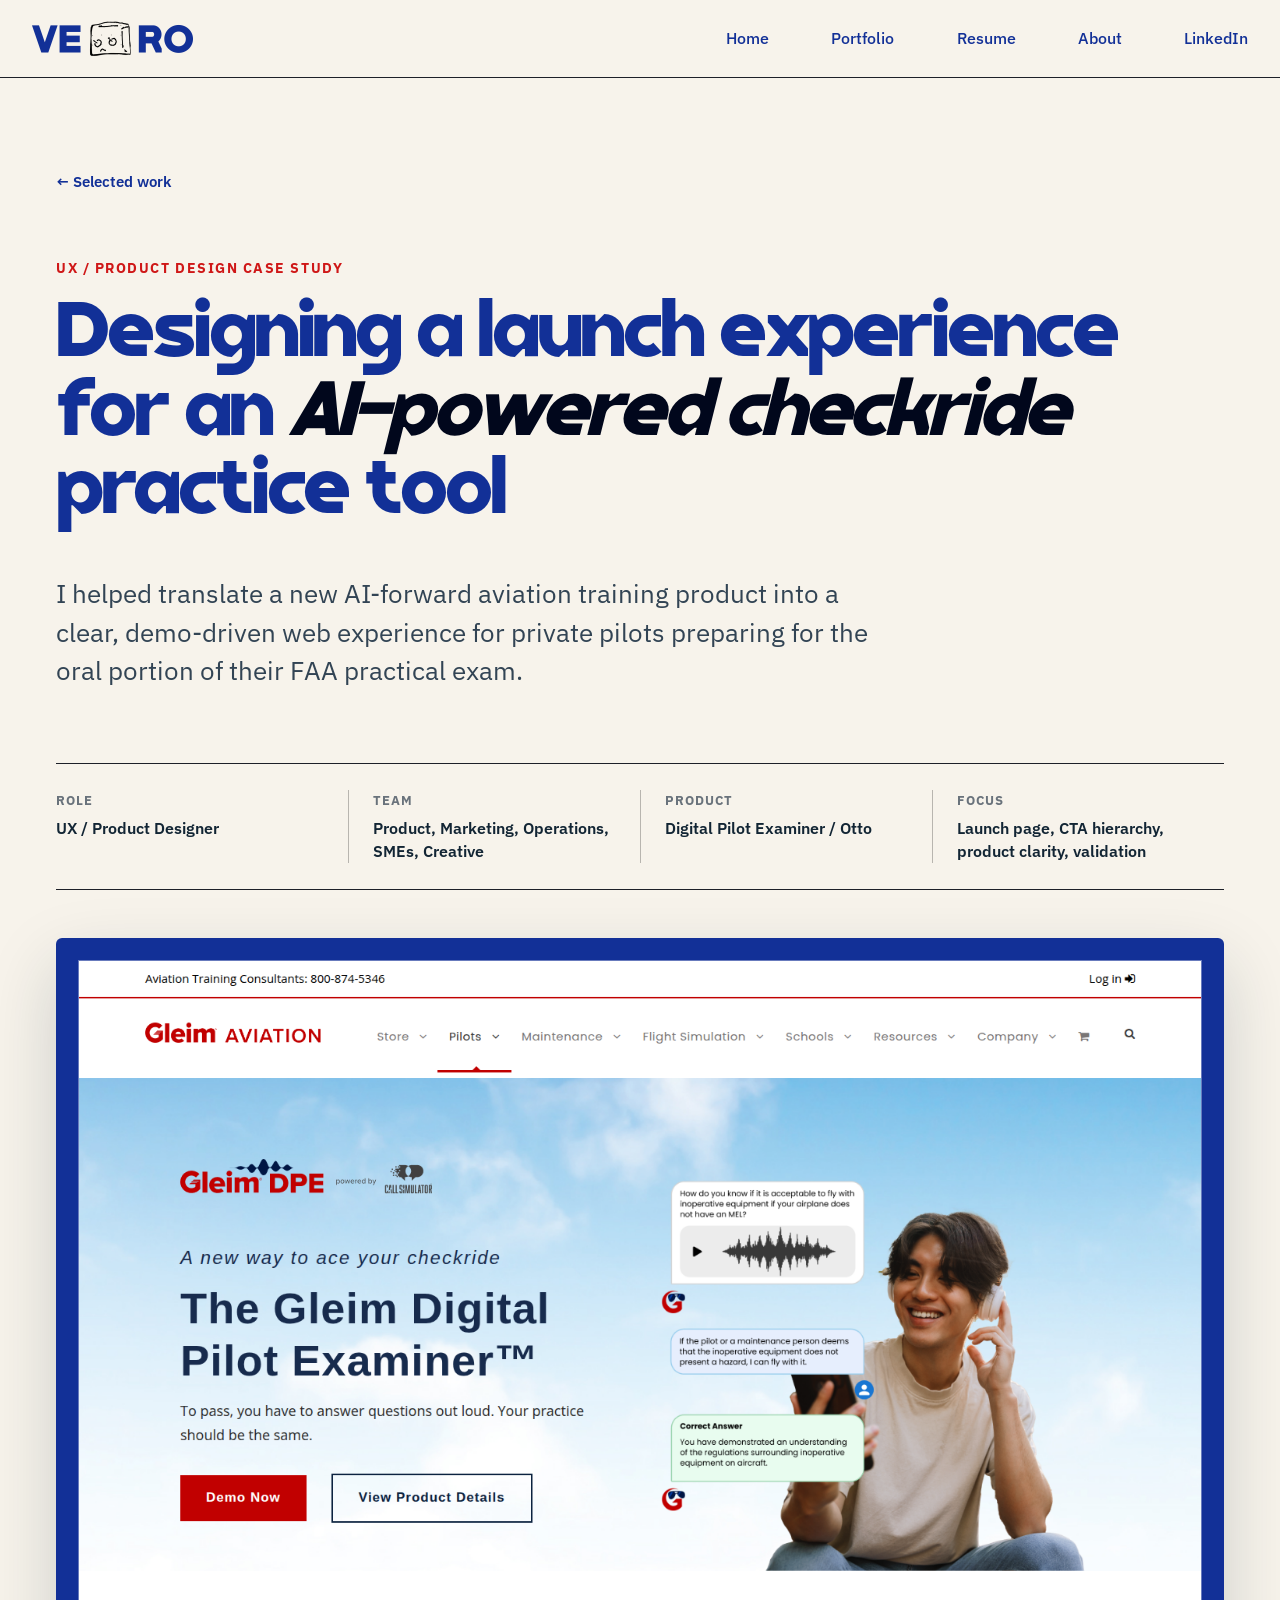
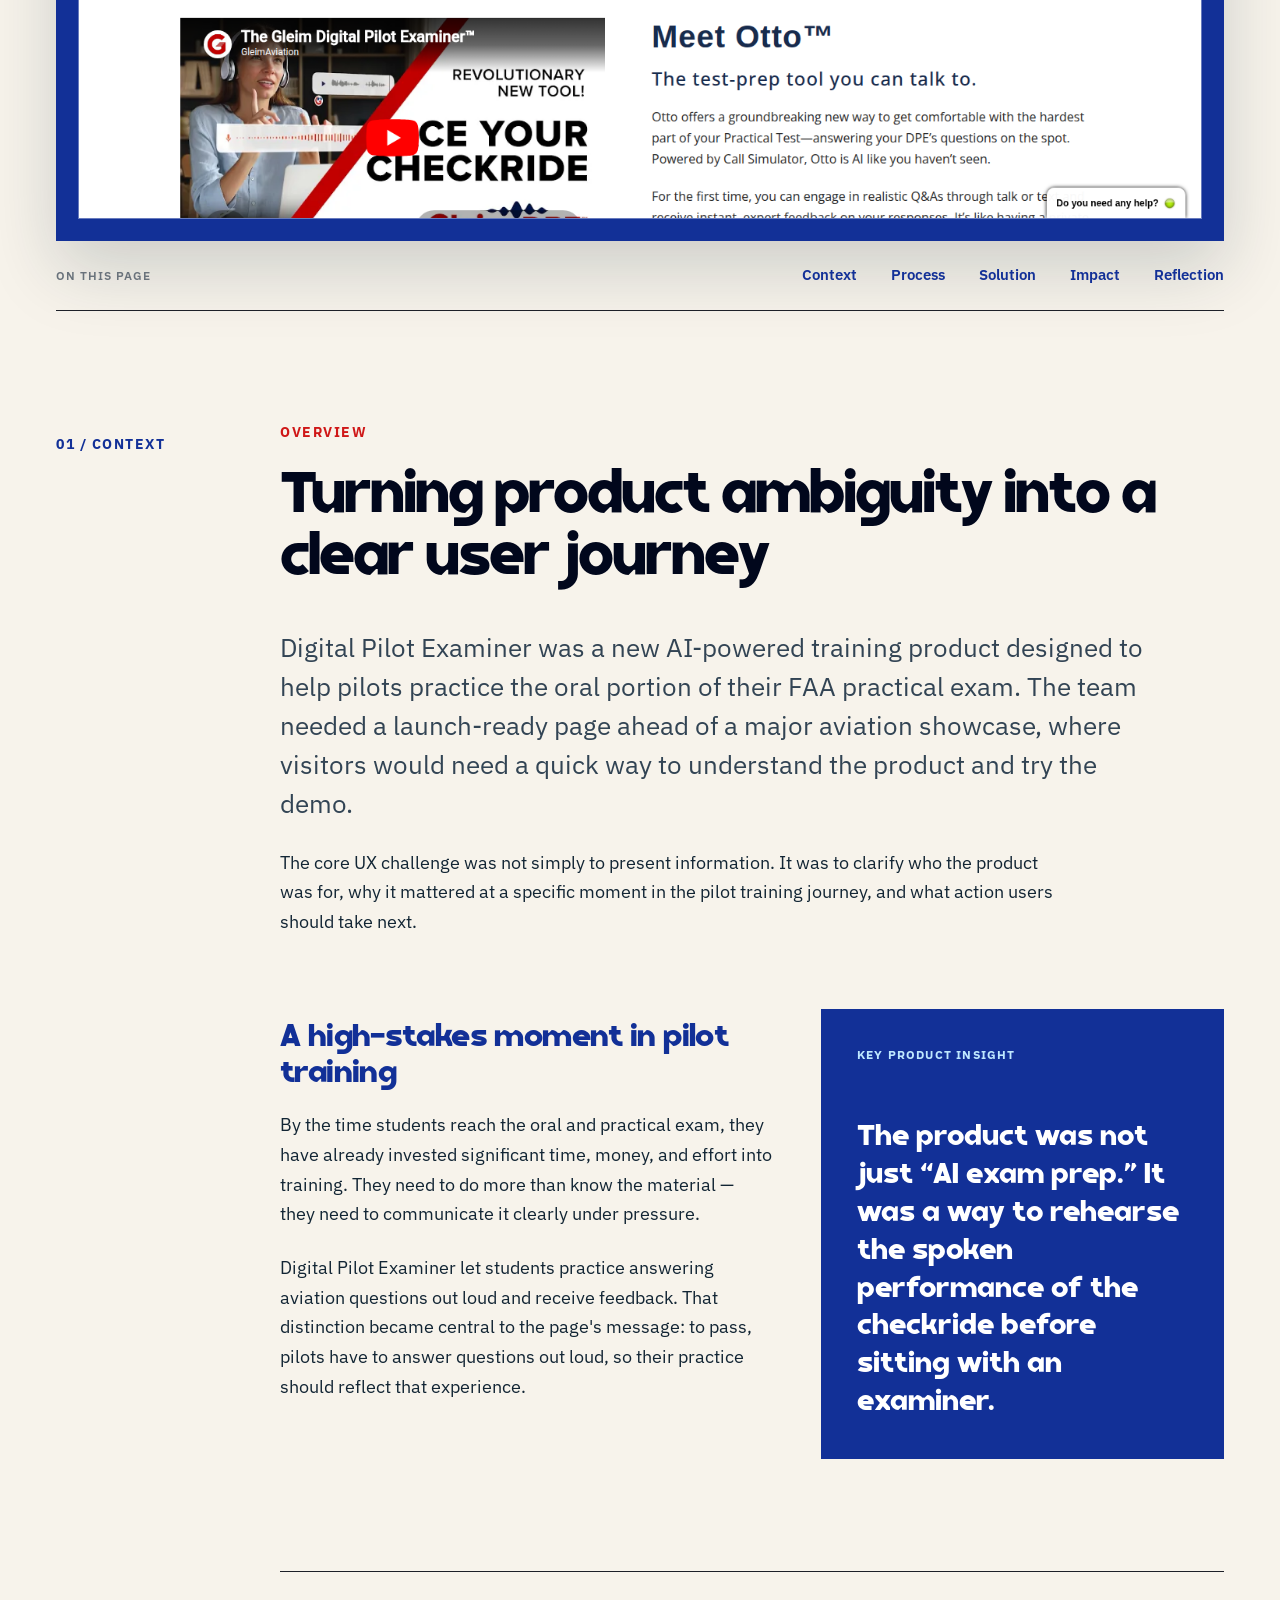
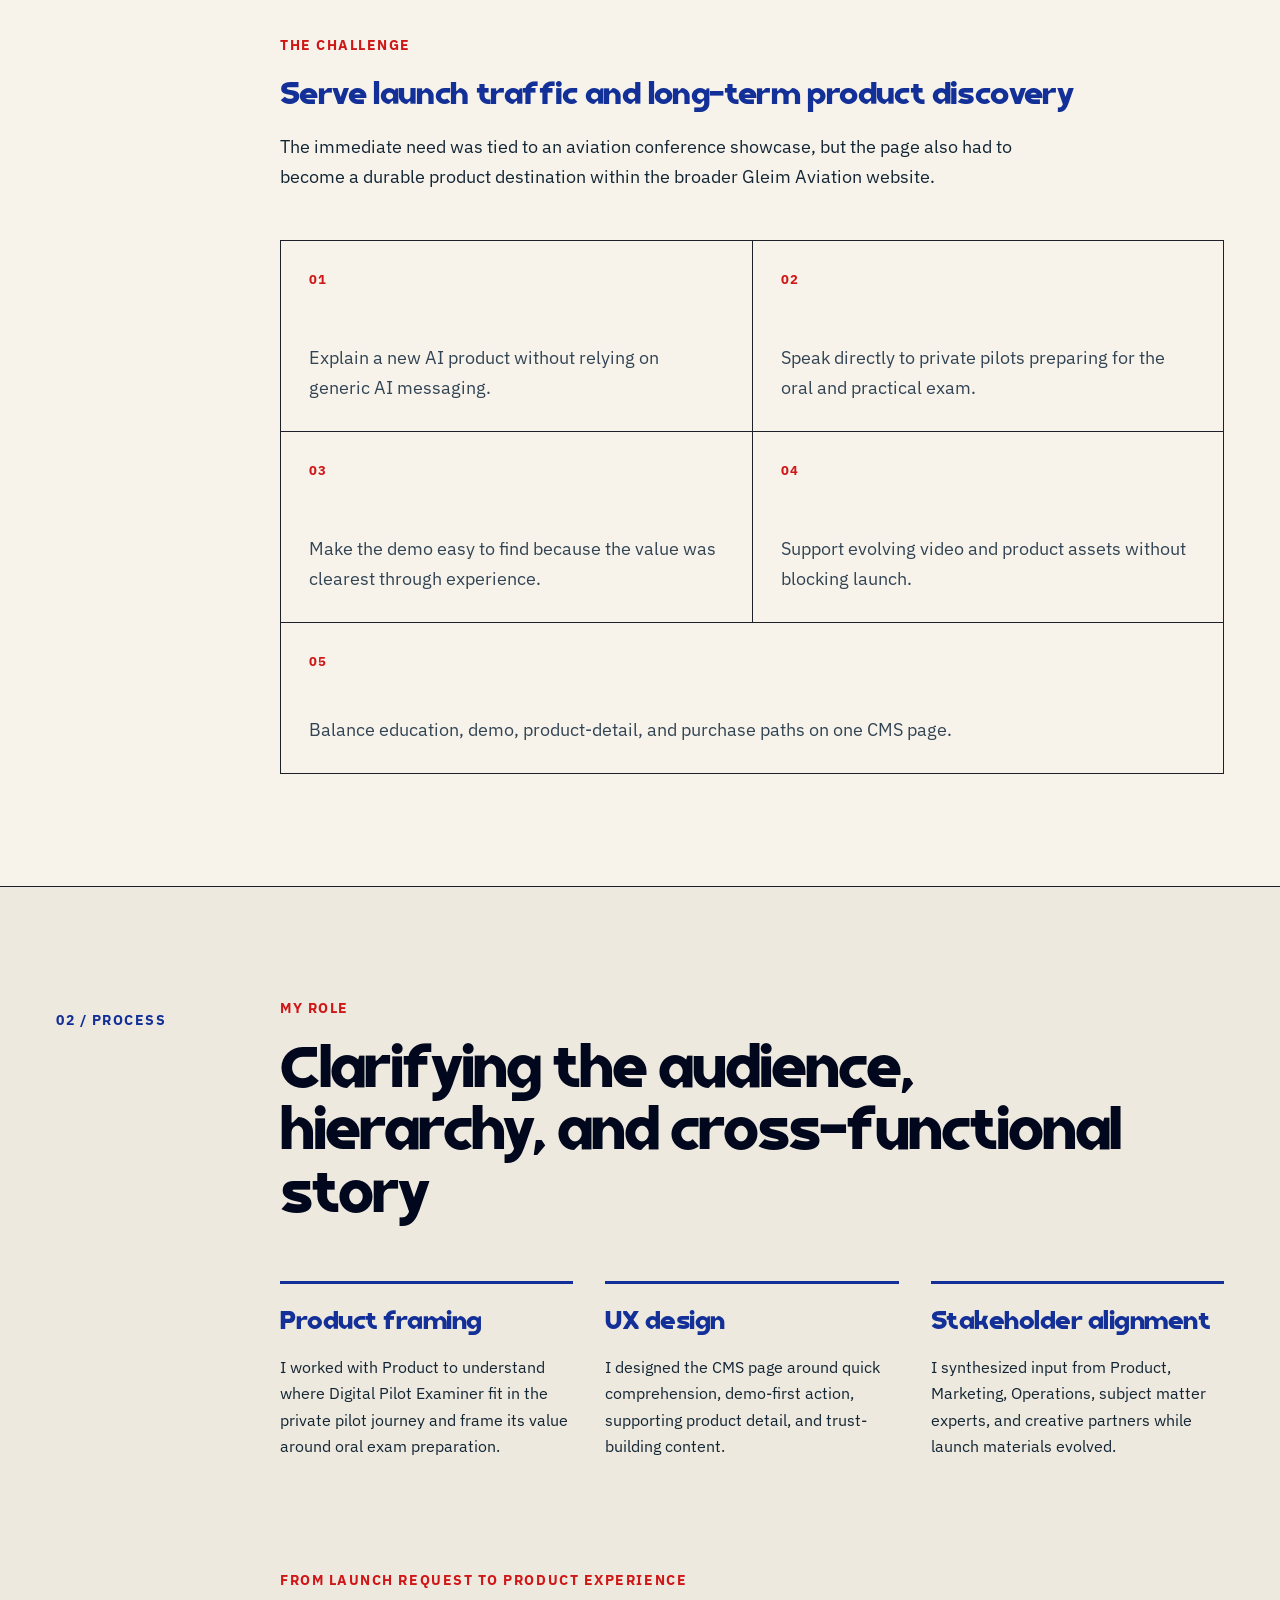
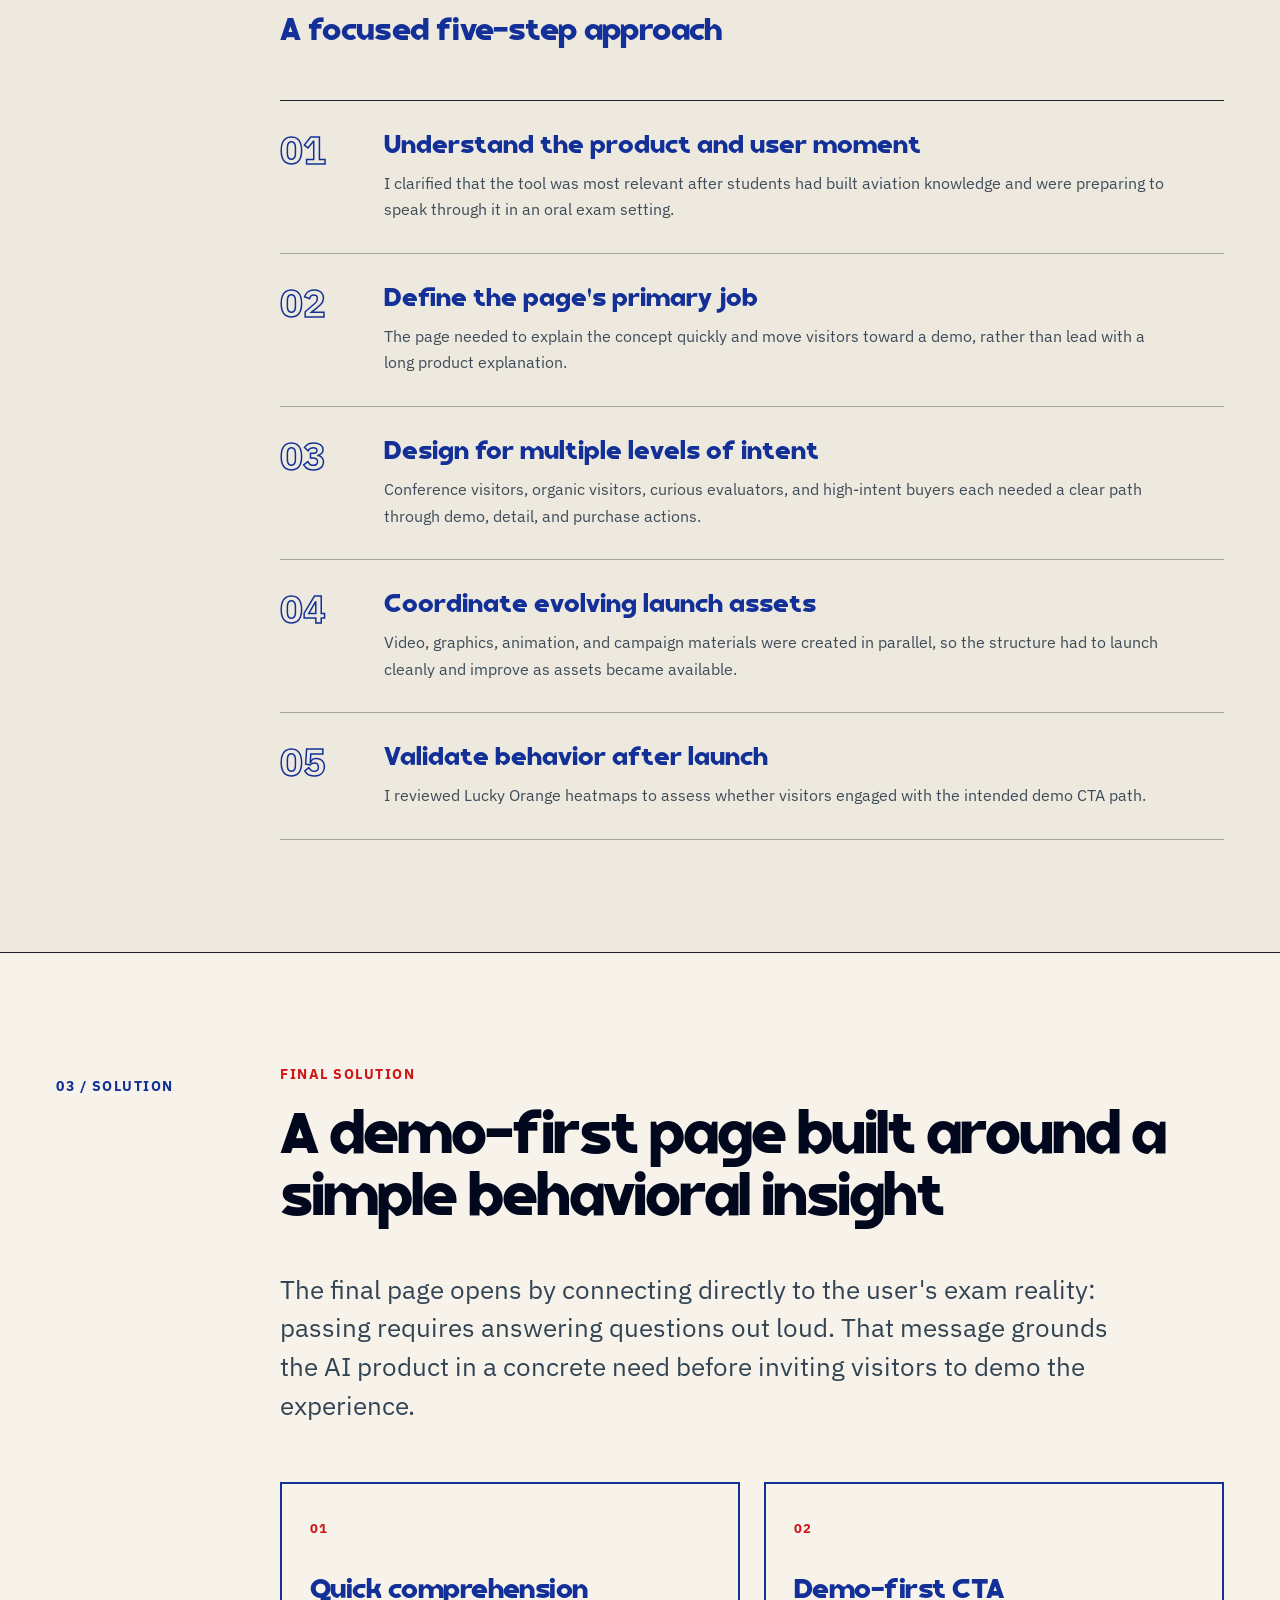
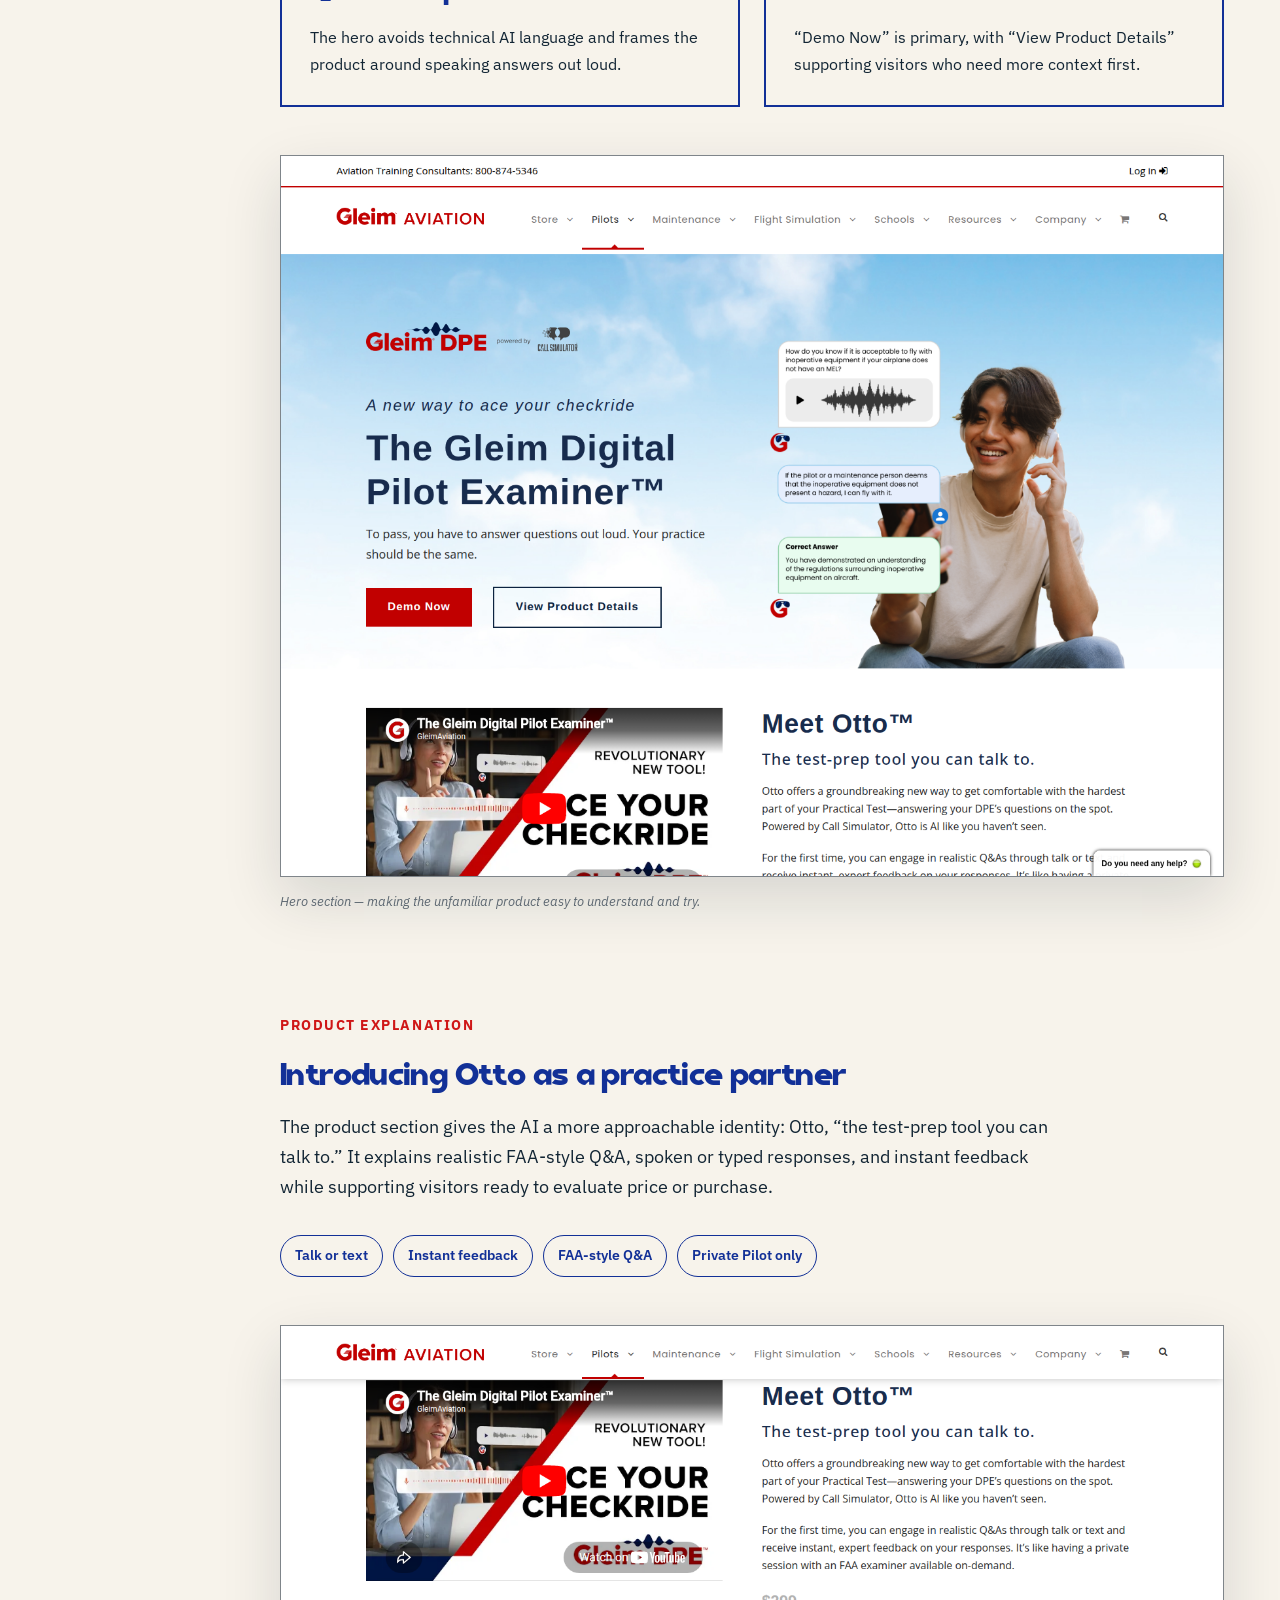
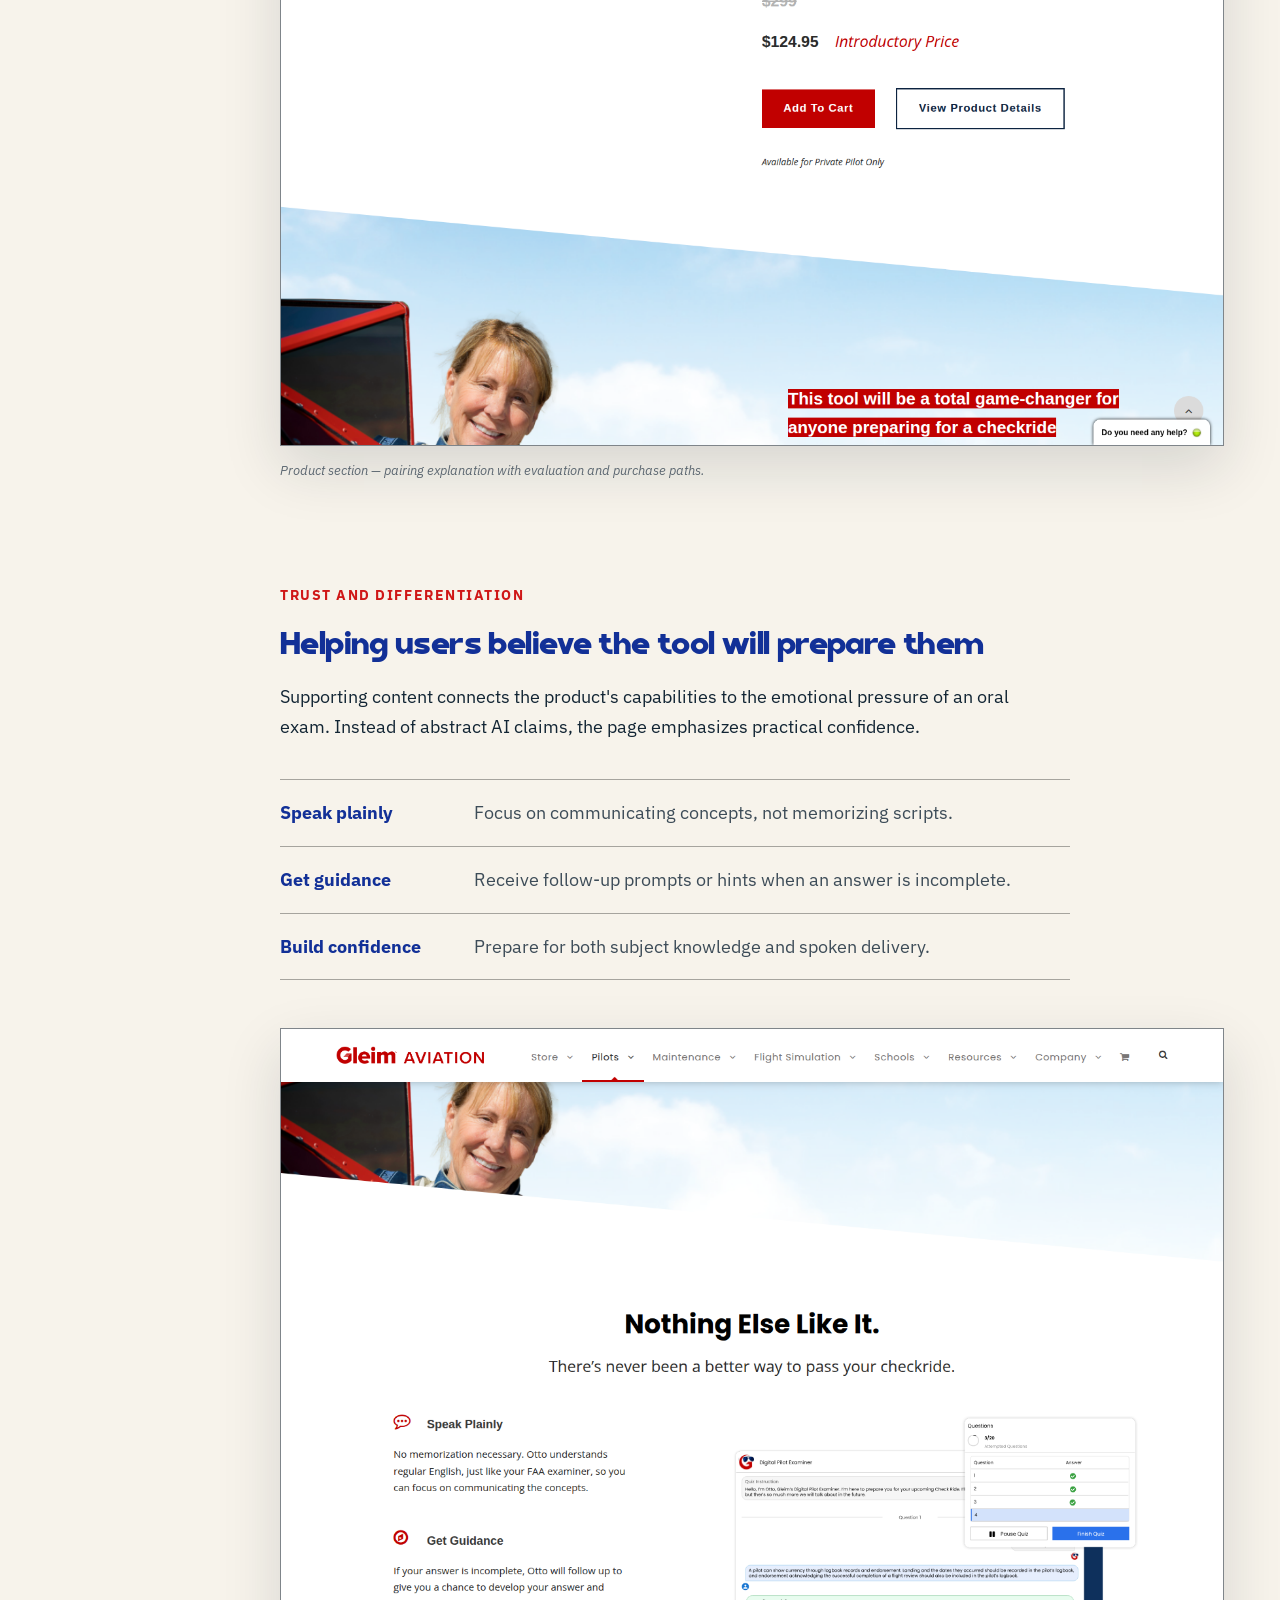
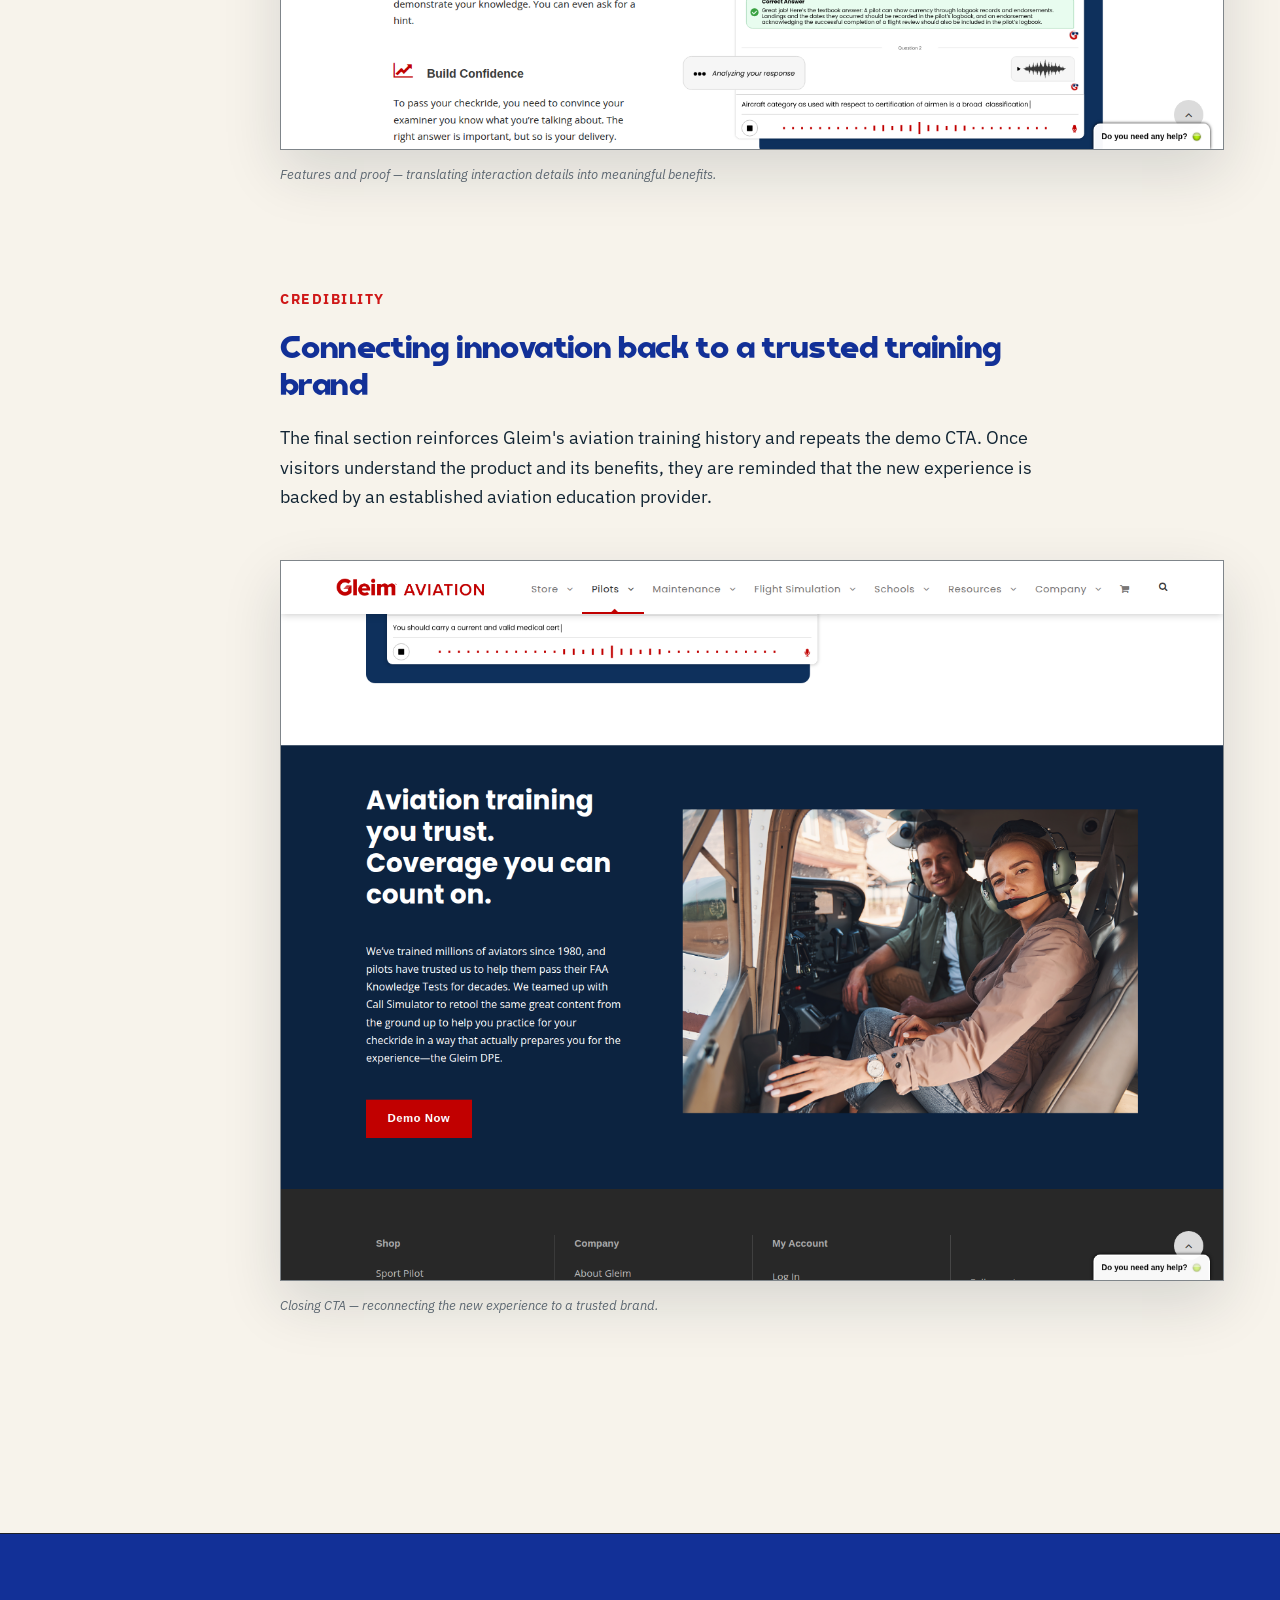
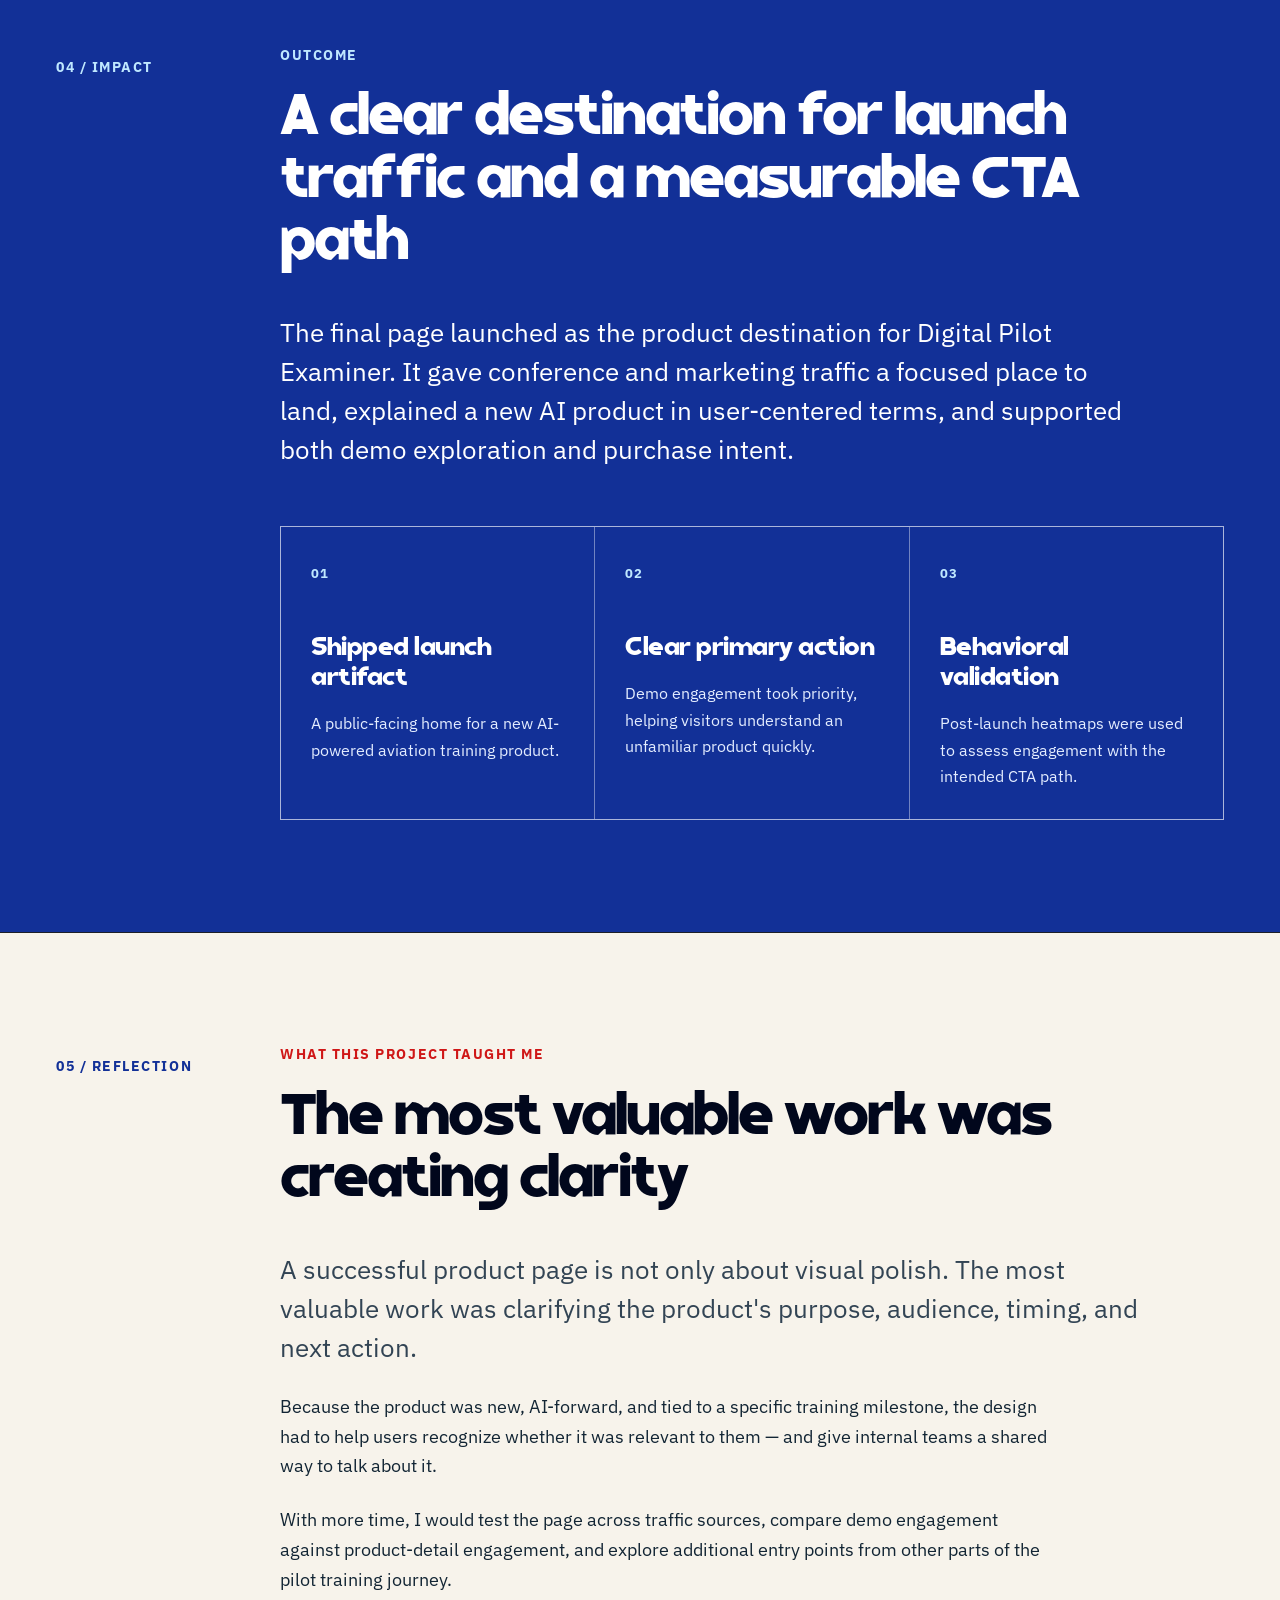
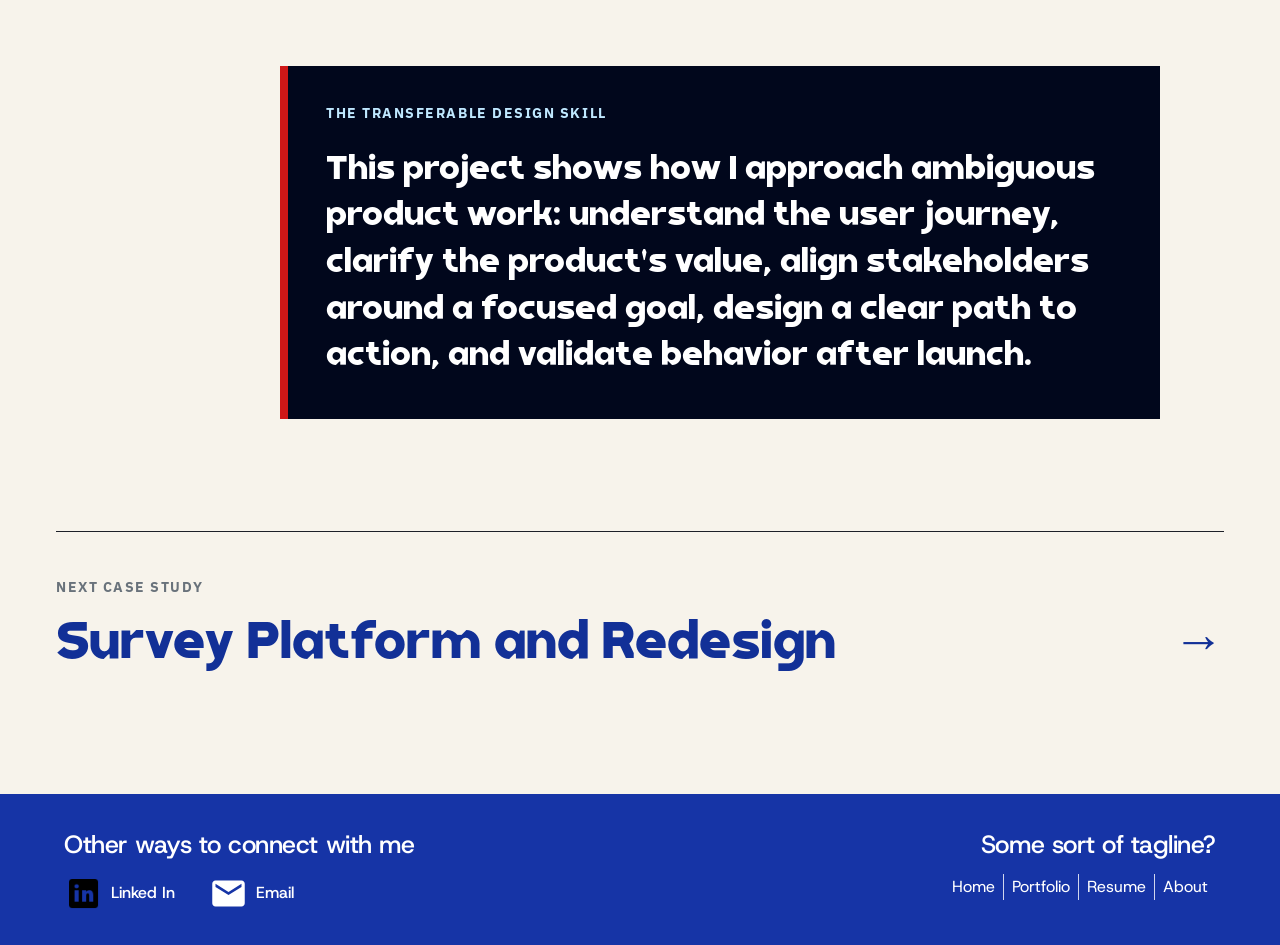
==== commit fe0a81d1: "Add site branding and hero illustration, switch to local Blinko font Replace placeholder logo with r" ====
--- a/digital-pilot-examiner.html
+++ b/digital-pilot-examiner.html
@@ -11,7 +11,7 @@
     <link rel="preconnect" href="https://fonts.googleapis.com">
     <link rel="preconnect" href="https://fonts.gstatic.com" crossorigin>
     <link
-        href="https://fonts.googleapis.com/css2?family=Host+Grotesk:wght@400;500&family=IBM+Plex+Sans:ital,wght@0,400;0,500;0,600;0,700;1,400&family=Playfair+Display:ital,wght@0,600;0,700;0,800;1,800&display=swap"
+        href="https://fonts.googleapis.com/css2?family=Host+Grotesk:wght@400;500&family=IBM+Plex+Sans:ital,wght@0,400;0,500;0,600;0,700;1,400&display=swap"
         rel="stylesheet">
     <link rel="stylesheet" href="styles.css" />
 </head>
--- a/styles.css
+++ b/styles.css
@@ -1,3 +1,11 @@
+@font-face {
+    font-family: "Blinko";
+    src: url("assets/fonts/blinko-regular.otf") format("opentype");
+    font-style: normal;
+    font-weight: 400;
+    font-display: swap;
+}
+
 :root {
     --canvas: #f7f3eb;
     --card: #f8f4eb;
@@ -15,6 +23,7 @@
 
 html {
     scroll-behavior: smooth;
+    font-synthesis-weight: none;
 }
 
 body {
@@ -34,8 +43,9 @@
 }
 
 .site-header {
-    min-height: 89px;
-    padding: 16px 32px;
+    height: 78px;
+    min-height: 78px;
+    padding: 20px 32px;
     border-bottom: 1px solid var(--rule);
     display: flex;
     align-items: center;
@@ -46,8 +56,8 @@
 
 .site-brand {
     display: block;
-    width: 253px;
-    height: 57px;
+    width: 162px;
+    height: 37px;
     flex: 0 0 auto;
 }
 
@@ -55,13 +65,15 @@
     display: block;
     width: 100%;
     height: 100%;
-    object-fit: fill;
+    object-fit: contain;
 }
 
 .site-nav {
+    width: 522px;
     display: flex;
     align-items: center;
-    gap: 72px;
+    justify-content: space-between;
+    gap: 0;
     font-size: 16px;
     font-weight: 500;
     color: var(--blue);
@@ -105,19 +117,35 @@
 }
 
 .hero {
-    min-height: 408px;
-    margin-top: 63px;
-    padding: 32px 64px;
-    display: flex;
-    align-items: center;
-    justify-content: center;
+    position: relative;
+    width: min(100%, 1440px);
+    min-height: 0;
+    margin: 0 auto;
+    padding: 0;
+}
+
+.hero-art,
+.hero-art img {
+    display: block;
+    width: 100%;
+}
+
+.hero-art img {
+    height: auto;
 }
 
 .hero h1 {
-    max-width: 1021px;
-    margin: 0;
+    position: absolute;
+    width: 1px;
+    height: 1px;
+    margin: -1px;
+    padding: 0;
+    overflow: hidden;
+    clip: rect(0, 0, 0, 0);
+    white-space: nowrap;
+    border: 0;
     color: var(--blue);
-    font-family: "Playfair Display", serif;
+    font-family: "Blinko", "Arial Rounded MT Bold", sans-serif;
     font-size: clamp(44px, 4vw, 57px);
     font-weight: 600;
     line-height: 1.5;
@@ -151,7 +179,7 @@
 .section-heading h2 {
     margin: 0;
     color: var(--blue);
-    font-family: "Playfair Display", serif;
+    font-family: "Blinko", "Arial Rounded MT Bold", sans-serif;
     font-size: 43px;
     font-weight: 800;
     line-height: 1.5;
@@ -162,7 +190,7 @@
 .section-heading span {
     height: 2px;
     flex: 1;
-    background: #7ca4ff;
+    background: #ef5b4f;
 }
 
 .project-list {
@@ -174,7 +202,7 @@
 .project-card {
     min-height: 427px;
     padding: 30px;
-    border: 3px solid var(--blue);
+    border: 2px solid var(--rule);
     border-radius: 4px;
     display: grid;
     grid-template-columns: minmax(0, 601fr) minmax(0, 599fr);
@@ -259,7 +287,7 @@
 .project-copy h3 {
     margin: 0;
     color: var(--blue);
-    font-family: "Playfair Display", serif;
+    font-family: "Blinko", "Arial Rounded MT Bold", sans-serif;
     font-size: clamp(31px, 2.8vw, 39px);
     font-weight: 700;
     line-height: 1.5;
@@ -372,18 +400,20 @@
 
 @media (max-width: 960px) {
     .site-brand {
-        width: 190px;
-        height: 43px;
+        width: 162px;
+        height: 37px;
     }
 
     .site-nav {
+        width: auto;
+        justify-content: flex-start;
         gap: 28px;
     }
 
     .hero {
-        min-height: 360px;
-        margin-top: 32px;
-        padding-inline: 40px;
+        min-height: 0;
+        margin: 0 auto;
+        padding: 0;
     }
 
     .work {
@@ -409,6 +439,8 @@
 
 @media (max-width: 680px) {
     .site-header {
+        height: auto;
+        min-height: 0;
         padding: 16px 20px;
         flex-wrap: wrap;
         gap: 12px;
@@ -430,12 +462,31 @@
         min-height: 0;
         margin: 0;
         padding: 64px 24px 80px;
+        background-color: var(--canvas);
+        background-image: radial-gradient(circle, rgba(29, 32, 40, 0.2) 3px, transparent 3.5px);
+        background-size: 47px 47px;
+    }
+
+    .hero-art {
+        display: none;
     }
 
     .hero h1 {
+        position: static;
+        width: auto;
+        height: auto;
+        margin: 0;
+        overflow: visible;
+        clip: auto;
+        white-space: normal;
+        border: 0;
         font-size: clamp(36px, 10vw, 46px);
         line-height: 1.28;
         text-align: left;
+    }
+
+    .hero em {
+        color: #d63812;
     }
 
     .hero span {
@@ -515,6 +566,722 @@
         transition-duration: 0.01ms !important;
         animation-duration: 0.01ms !important;
         animation-iteration-count: 1 !important;
+    }
+}
+
+/* Survey redesign case study */
+.survey-page {
+    --survey-blue: #123097;
+    --survey-ink: #122534;
+    --survey-line: #7ca4ff;
+    --survey-pale: #e9efff;
+    min-width: 0;
+    overflow-x: hidden;
+    background: var(--canvas);
+    color: var(--survey-ink);
+    font-family: "IBM Plex Sans", sans-serif;
+    font-size: 16px;
+    line-height: 1.62;
+}
+
+.survey-page .site-header {
+    position: relative;
+    z-index: 2;
+}
+
+.survey-page main {
+    overflow: hidden;
+}
+
+.survey-shell {
+    width: min(100% - 128px, 1312px);
+    margin-inline: auto;
+}
+
+.survey-hero {
+    min-height: 422px;
+    padding-block: 112px 80px;
+    display: grid;
+    grid-template-columns: minmax(0, 1.45fr) minmax(220px, 0.62fr) minmax(180px, 0.5fr);
+    align-items: start;
+    gap: 72px;
+}
+
+.survey-eyebrow {
+    margin: 0 0 12px;
+    color: var(--survey-blue);
+    font-size: 13px;
+    font-weight: 700;
+    letter-spacing: 0.14em;
+    text-transform: uppercase;
+}
+
+.survey-hero h1,
+.survey-page h2,
+.survey-page h3,
+.survey-page h4,
+.survey-meta dt {
+    font-family: "Blinko", "Arial Rounded MT Bold", sans-serif;
+}
+
+.survey-hero h1 {
+    margin: 0;
+    color: var(--survey-blue);
+    font-size: clamp(54px, 5.3vw, 77px);
+    font-weight: 700;
+    line-height: 1.05;
+    letter-spacing: -0.035em;
+}
+
+.survey-meta {
+    display: contents;
+    margin: 0;
+}
+
+.survey-meta div {
+    min-width: 0;
+}
+
+.survey-meta dt {
+    margin-bottom: 18px;
+    color: var(--survey-blue);
+    font-size: 31px;
+    font-weight: 700;
+    line-height: 1.15;
+}
+
+.survey-meta dd {
+    margin: 0;
+    font-size: 14px;
+    line-height: 1.55;
+}
+
+.survey-case-study {
+    padding-bottom: 78px;
+}
+
+.survey-section {
+    padding-block: 48px;
+}
+
+.survey-section + .survey-section {
+    padding-top: 38px;
+}
+
+.survey-heading-row {
+    margin-bottom: 24px;
+    display: flex;
+    align-items: center;
+    gap: 20px;
+}
+
+.survey-heading-row h2,
+.survey-centered-heading {
+    margin: 0;
+    color: var(--survey-blue);
+    font-size: clamp(34px, 3.15vw, 45px);
+    font-weight: 700;
+    line-height: 1.15;
+    letter-spacing: -0.025em;
+}
+
+.survey-heading-row span {
+    height: 2px;
+    flex: 1;
+    background: var(--survey-line);
+}
+
+.survey-heading-row--small h2 {
+    font-size: clamp(30px, 2.45vw, 37px);
+}
+
+.survey-intro {
+    max-width: 1120px;
+    margin: 0;
+    font-size: 18px;
+}
+
+.survey-copy {
+    display: grid;
+    gap: 18px;
+}
+
+.survey-copy p,
+.survey-section > p,
+.survey-subsection > p {
+    max-width: 1180px;
+    margin: 0;
+}
+
+.survey-centered-heading {
+    text-align: center;
+}
+
+.goal-grid {
+    margin-top: 34px;
+    display: grid;
+    grid-template-columns: repeat(6, minmax(0, 1fr));
+    gap: 38px 30px;
+}
+
+.goal-card {
+    grid-column: span 2;
+    text-align: center;
+}
+
+.goal-card--wide-left {
+    grid-column: 2 / span 2;
+}
+
+.goal-card--wide-right {
+    grid-column: 4 / span 2;
+}
+
+.goal-mark {
+    position: relative;
+    width: 112px;
+    height: 104px;
+    margin: 0 auto 18px;
+    display: grid;
+    place-items: center;
+    overflow: hidden;
+    border: 1px solid rgba(18, 48, 151, 0.14);
+    border-radius: 3px;
+    background: #dfe3ea;
+    color: var(--survey-blue);
+}
+
+.goal-mark::before,
+.goal-mark::after {
+    content: "";
+    position: absolute;
+    border: 1px solid rgba(18, 48, 151, 0.32);
+}
+
+.goal-mark::before {
+    width: 58px;
+    height: 58px;
+    border-radius: 50%;
+}
+
+.goal-mark::after {
+    width: 84px;
+    height: 1px;
+    border-width: 1px 0 0;
+    transform: rotate(-38deg);
+}
+
+.goal-mark span {
+    position: relative;
+    z-index: 1;
+    width: 40px;
+    height: 40px;
+    display: grid;
+    place-items: center;
+    border-radius: 50%;
+    background: var(--canvas);
+    font-family: "Blinko", "Arial Rounded MT Bold", sans-serif;
+    font-size: 19px;
+    font-weight: 800;
+}
+
+.goal-mark--business::after {
+    transform: rotate(38deg);
+}
+
+.goal-mark--operations::before {
+    border-radius: 2px;
+    transform: rotate(45deg);
+}
+
+.goal-mark--strategy::after {
+    width: 68px;
+    height: 68px;
+    border: 1px solid rgba(18, 48, 151, 0.32);
+    border-radius: 2px;
+    transform: rotate(22deg);
+}
+
+.goal-mark--design::before {
+    width: 72px;
+    height: 34px;
+    border-radius: 999px;
+}
+
+.goal-card h3 {
+    margin: 0 0 4px;
+    color: var(--survey-blue);
+    font-size: 24px;
+    line-height: 1.25;
+}
+
+.goal-card p {
+    max-width: 320px;
+    margin: 0 auto;
+    font-size: 14px;
+    line-height: 1.5;
+}
+
+.survey-subsection {
+    padding-top: 24px;
+}
+
+.survey-subsection + .survey-subsection {
+    margin-top: 34px;
+}
+
+.survey-subsection h3,
+.solution-callout h3,
+.clarity-section h3 {
+    margin: 0 0 12px;
+    color: var(--survey-blue);
+    font-size: clamp(28px, 2.5vw, 36px);
+    line-height: 1.2;
+}
+
+.path-list {
+    margin-top: 34px;
+    display: grid;
+    gap: 22px;
+}
+
+.path-card {
+    display: grid;
+    grid-template-columns: 156px minmax(0, 1fr);
+    align-items: center;
+    gap: 48px;
+}
+
+.path-number {
+    min-height: 138px;
+    display: grid;
+    place-items: center;
+    background: #dfe3ea;
+    color: transparent;
+    font-family: "IBM Plex Sans", sans-serif;
+    font-size: 56px;
+    font-weight: 700;
+    -webkit-text-stroke: 1.5px var(--survey-blue);
+}
+
+.path-card h4 {
+    margin: 0 0 5px;
+    color: var(--survey-blue);
+    font-size: 24px;
+    line-height: 1.25;
+}
+
+.path-card p {
+    max-width: 950px;
+    margin: 0;
+}
+
+.timing-grid {
+    margin-top: 28px;
+    display: grid;
+    grid-template-columns: repeat(3, minmax(0, 1fr));
+    gap: 1px;
+    border: 1px solid rgba(18, 48, 151, 0.25);
+    background: rgba(18, 48, 151, 0.25);
+}
+
+.timing-grid div {
+    min-height: 122px;
+    padding: 24px;
+    background: var(--canvas);
+}
+
+.timing-grid span {
+    display: block;
+    color: var(--survey-blue);
+    font-family: "Blinko", "Arial Rounded MT Bold", sans-serif;
+    font-size: 22px;
+    font-weight: 700;
+}
+
+.timing-grid p {
+    margin: 4px 0 0;
+    color: #44515b;
+    font-size: 14px;
+}
+
+.persona-figure {
+    margin: 60px auto 0;
+}
+
+.persona-figure img {
+    display: block;
+    width: 100%;
+    border: 2px solid var(--rule);
+    background: #edf1fb;
+}
+
+.persona-figure figcaption {
+    max-width: 760px;
+    margin: 14px auto 0;
+    color: #53606a;
+    font-size: 14px;
+    text-align: center;
+}
+
+.survey-narrative {
+    margin-top: 18px;
+}
+
+.solution-callout {
+    margin-top: 38px;
+    padding: 42px 48px;
+    border-left: 6px solid var(--survey-blue);
+    background: var(--survey-pale);
+}
+
+.solution-callout .survey-eyebrow {
+    margin-bottom: 6px;
+}
+
+.solution-callout p:last-child {
+    max-width: 1090px;
+    margin: 0;
+}
+
+.process-strip {
+    margin-top: 36px;
+    display: grid;
+    grid-template-columns: repeat(4, minmax(0, 1fr));
+    border-block: 1px solid rgba(18, 48, 151, 0.25);
+}
+
+.process-strip article {
+    min-height: 215px;
+    padding: 28px;
+    border-left: 1px solid rgba(18, 48, 151, 0.25);
+}
+
+.process-strip article:first-child {
+    border-left: 0;
+}
+
+.process-strip span {
+    color: var(--survey-line);
+    font-size: 14px;
+    font-weight: 700;
+}
+
+.process-strip h3 {
+    margin: 30px 0 7px;
+    color: var(--survey-blue);
+    font-size: 25px;
+}
+
+.process-strip p {
+    margin: 0;
+    font-size: 14px;
+}
+
+.clarity-section {
+    margin-top: 46px;
+}
+
+.clarity-grid {
+    display: grid;
+    grid-template-columns: minmax(0, 1.25fr) minmax(280px, 0.75fr);
+    gap: 70px;
+}
+
+.clarity-grid aside {
+    align-self: start;
+    padding: 32px;
+    background: var(--survey-blue);
+    color: white;
+    font-family: "Blinko", "Arial Rounded MT Bold", sans-serif;
+    font-size: 22px;
+    font-style: italic;
+    line-height: 1.45;
+}
+
+.clarity-grid aside p {
+    margin: 0;
+}
+
+.impact-section {
+    padding-bottom: 72px;
+}
+
+.impact-grid {
+    margin-top: 42px;
+    display: grid;
+    grid-template-columns: minmax(170px, 0.75fr) auto minmax(170px, 0.75fr) minmax(290px, 1.45fr);
+    align-items: stretch;
+    gap: 24px;
+}
+
+.impact-stat,
+.impact-feature {
+    min-height: 210px;
+    padding: 30px;
+    display: flex;
+    flex-direction: column;
+    justify-content: center;
+    border: 2px solid var(--survey-blue);
+}
+
+.impact-stat span,
+.impact-feature strong {
+    color: var(--survey-blue);
+    font-family: "IBM Plex Sans", sans-serif;
+    font-size: clamp(54px, 5vw, 72px);
+    font-weight: 700;
+    line-height: 1;
+}
+
+.impact-stat p,
+.impact-feature p {
+    margin: 12px 0 0;
+}
+
+.impact-stat--after {
+    background: var(--survey-pale);
+}
+
+.impact-arrow {
+    align-self: center;
+    color: var(--survey-blue);
+    font-size: 40px;
+}
+
+.impact-feature {
+    border-color: var(--survey-blue);
+    background: var(--survey-blue);
+    color: white;
+}
+
+.impact-feature strong {
+    color: white;
+}
+
+.case-study-nav {
+    padding-top: 36px;
+    border-top: 1px solid var(--rule);
+    display: flex;
+    align-items: center;
+    justify-content: space-between;
+    gap: 24px;
+}
+
+.case-study-nav a {
+    color: var(--survey-blue);
+    font-weight: 600;
+    text-decoration-thickness: 1px;
+    text-underline-offset: 5px;
+}
+
+@media (max-width: 1000px) {
+    .survey-shell {
+        width: min(100% - 64px, 1312px);
+    }
+
+    .survey-hero {
+        min-height: 0;
+        padding-block: 80px 58px;
+        grid-template-columns: 1fr 1fr;
+        gap: 48px;
+    }
+
+    .survey-hero-title {
+        grid-column: 1 / -1;
+    }
+
+    .goal-grid {
+        grid-template-columns: repeat(2, minmax(0, 1fr));
+    }
+
+    .goal-card,
+    .goal-card--wide-left,
+    .goal-card--wide-right {
+        grid-column: auto;
+    }
+
+    .goal-card:last-child {
+        grid-column: 1 / -1;
+        max-width: 360px;
+        justify-self: center;
+    }
+
+    .process-strip {
+        grid-template-columns: repeat(2, minmax(0, 1fr));
+    }
+
+    .process-strip article:nth-child(3) {
+        border-left: 0;
+        border-top: 1px solid rgba(18, 48, 151, 0.25);
+    }
+
+    .process-strip article:nth-child(4) {
+        border-top: 1px solid rgba(18, 48, 151, 0.25);
+    }
+
+    .impact-grid {
+        grid-template-columns: 1fr auto 1fr;
+    }
+
+    .impact-feature {
+        grid-column: 1 / -1;
+        min-height: 180px;
+    }
+}
+
+@media (max-width: 700px) {
+    .survey-shell {
+        width: min(100% - 40px, 1312px);
+    }
+
+    .survey-hero {
+        padding-block: 58px 42px;
+        grid-template-columns: 1fr;
+        gap: 30px;
+    }
+
+    .survey-hero-title {
+        grid-column: auto;
+    }
+
+    .survey-hero h1 {
+        font-size: clamp(48px, 14vw, 66px);
+    }
+
+    .survey-meta {
+        display: grid;
+        grid-template-columns: 1fr 1fr;
+        gap: 26px;
+    }
+
+    .survey-meta dt {
+        margin-bottom: 8px;
+        font-size: 25px;
+    }
+
+    .survey-section,
+    .survey-section + .survey-section {
+        padding-block: 34px;
+    }
+
+    .survey-heading-row {
+        align-items: flex-end;
+        gap: 14px;
+    }
+
+    .survey-heading-row h2,
+    .survey-centered-heading {
+        font-size: 34px;
+    }
+
+    .survey-intro {
+        font-size: 16px;
+    }
+
+    .goal-grid {
+        grid-template-columns: 1fr;
+        gap: 34px;
+    }
+
+    .goal-card:last-child {
+        grid-column: auto;
+    }
+
+    .path-card {
+        grid-template-columns: 92px minmax(0, 1fr);
+        align-items: start;
+        gap: 20px;
+    }
+
+    .path-number {
+        min-height: 92px;
+        font-size: 36px;
+    }
+
+    .path-card h4 {
+        font-size: 22px;
+    }
+
+    .timing-grid {
+        grid-template-columns: repeat(2, minmax(0, 1fr));
+    }
+
+    .persona-figure {
+        width: calc(100% + 40px);
+        margin-left: -20px;
+    }
+
+    .persona-figure figcaption {
+        padding-inline: 20px;
+    }
+
+    .solution-callout {
+        padding: 30px 26px;
+    }
+
+    .process-strip,
+    .clarity-grid {
+        grid-template-columns: 1fr;
+    }
+
+    .process-strip article,
+    .process-strip article:nth-child(2) {
+        min-height: 0;
+        border-top: 1px solid rgba(18, 48, 151, 0.25);
+        border-left: 0;
+    }
+
+    .process-strip article:first-child {
+        border-top: 0;
+    }
+
+    .process-strip h3 {
+        margin-top: 16px;
+    }
+
+    .clarity-grid {
+        gap: 30px;
+    }
+
+    .impact-grid {
+        grid-template-columns: 1fr;
+    }
+
+    .impact-stat,
+    .impact-feature {
+        min-height: 170px;
+    }
+
+    .impact-arrow {
+        transform: rotate(90deg);
+    }
+
+    .impact-feature {
+        grid-column: auto;
+    }
+}
+
+@media (max-width: 430px) {
+    .survey-meta {
+        grid-template-columns: 1fr;
+    }
+
+    .timing-grid {
+        grid-template-columns: 1fr;
+    }
+
+    .path-card {
+        grid-template-columns: 1fr;
+    }
+
+    .path-number {
+        width: 92px;
+    }
+
+    .case-study-nav {
+        align-items: flex-start;
+        flex-direction: column;
     }
 }
 
@@ -590,7 +1357,7 @@
     max-width: 1120px;
     margin: 0;
     color: var(--blue);
-    font-family: "Playfair Display", serif;
+    font-family: "Blinko", "Arial Rounded MT Bold", sans-serif;
     font-size: clamp(52px, 6vw, 86px);
     font-weight: 700;
     letter-spacing: -0.04em;
@@ -723,7 +1490,7 @@
     max-width: 900px;
     margin: 0 0 38px;
     color: var(--black);
-    font-family: "Playfair Display", serif;
+    font-family: "Blinko", "Arial Rounded MT Bold", sans-serif;
     font-size: clamp(42px, 4.5vw, 64px);
     font-weight: 700;
     letter-spacing: -0.035em;
@@ -733,7 +1500,7 @@
 .case-section h3 {
     margin: 0 0 16px;
     color: var(--blue);
-    font-family: "Playfair Display", serif;
+    font-family: "Blinko", "Arial Rounded MT Bold", sans-serif;
     font-size: clamp(27px, 2.4vw, 36px);
     font-weight: 700;
     letter-spacing: -0.02em;
@@ -786,7 +1553,7 @@
 .insight-card p:last-child {
     margin: 0;
     color: white;
-    font-family: "Playfair Display", serif;
+    font-family: "Blinko", "Arial Rounded MT Bold", sans-serif;
     font-size: 28px;
     font-weight: 600;
     line-height: 1.35;
@@ -890,7 +1657,7 @@
 .process-list h4 {
     margin: 0 0 8px;
     color: var(--blue);
-    font-family: "Playfair Display", serif;
+    font-family: "Blinko", "Arial Rounded MT Bold", sans-serif;
     font-size: 25px;
     line-height: 1.25;
 }
@@ -1055,7 +1822,7 @@
 .transferable-skill p:last-child {
     max-width: none;
     margin: 0;
-    font-family: "Playfair Display", serif;
+    font-family: "Blinko", "Arial Rounded MT Bold", sans-serif;
     font-size: clamp(25px, 2.6vw, 35px);
     font-weight: 600;
     line-height: 1.4;
@@ -1077,7 +1844,7 @@
     justify-content: space-between;
     gap: 32px;
     color: var(--blue);
-    font-family: "Playfair Display", serif;
+    font-family: "Blinko", "Arial Rounded MT Bold", sans-serif;
     font-size: clamp(34px, 4vw, 56px);
     font-weight: 700;
     line-height: 1.15;
